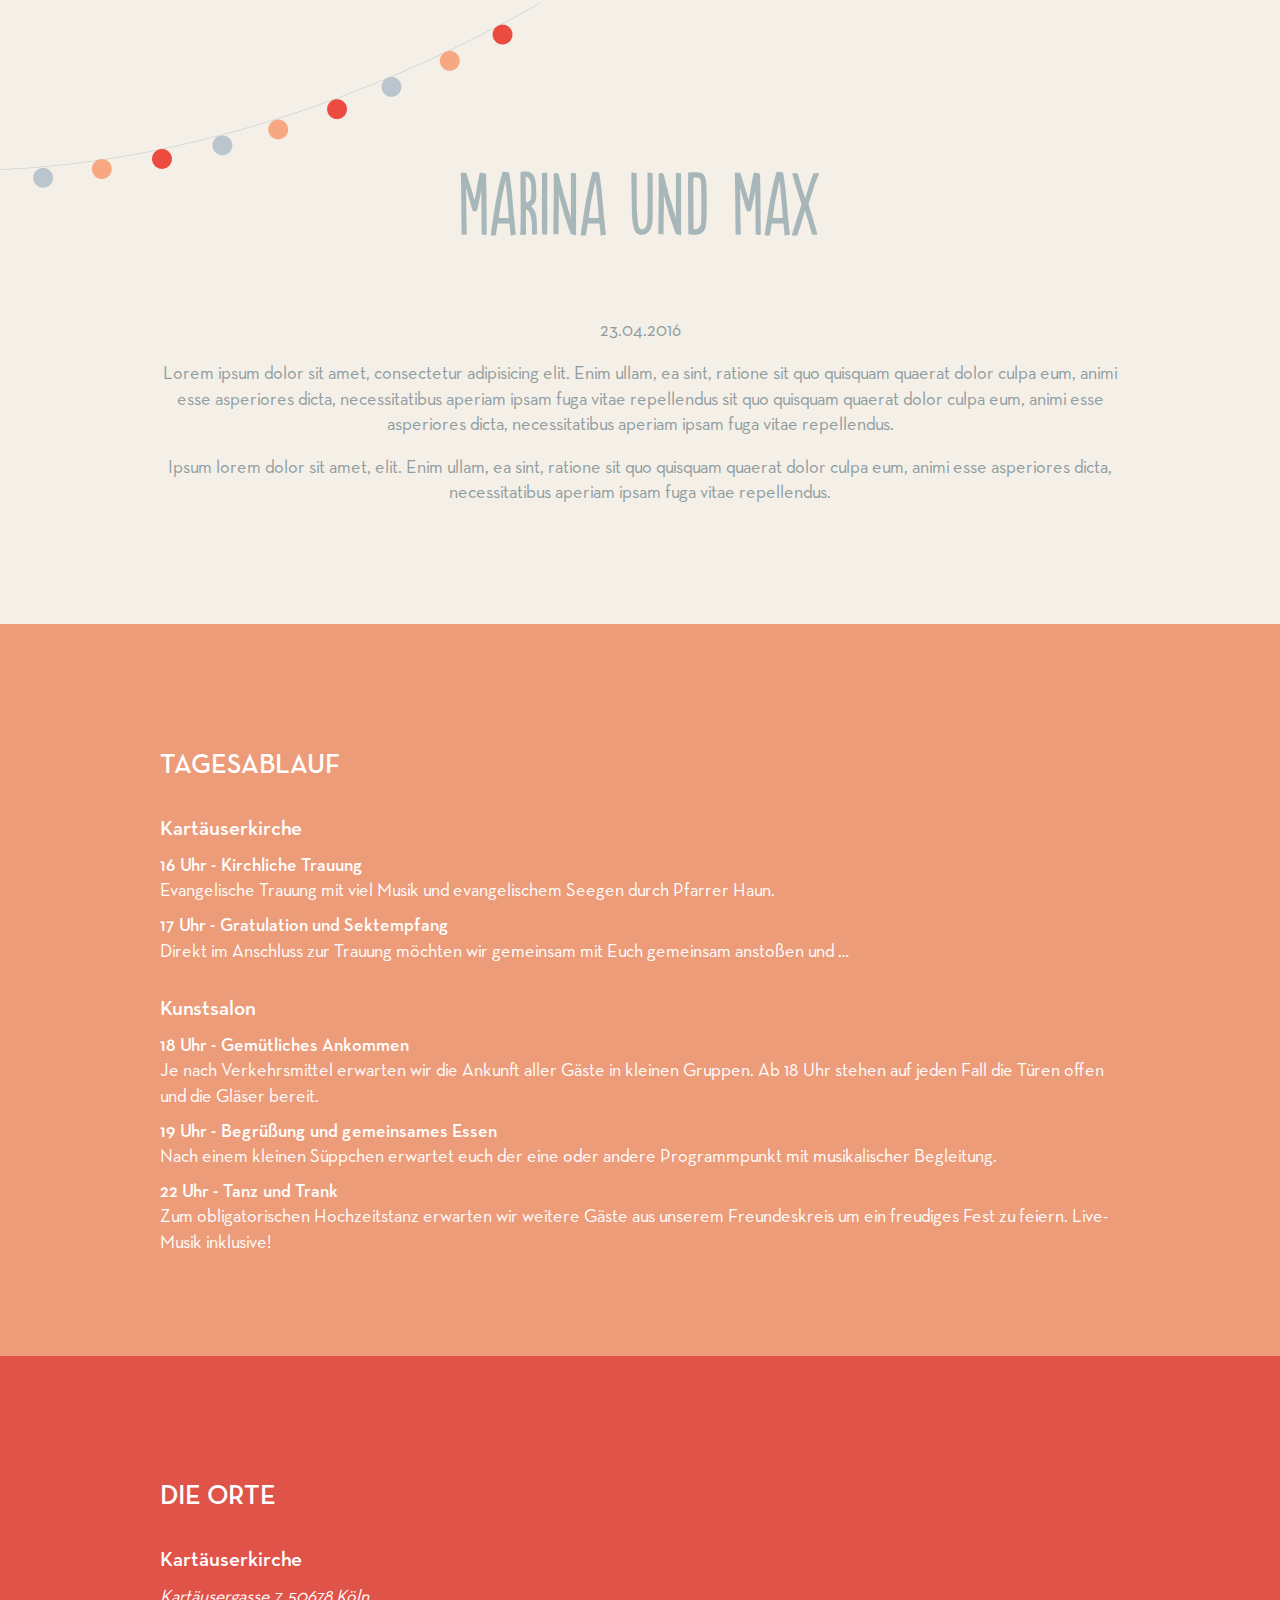
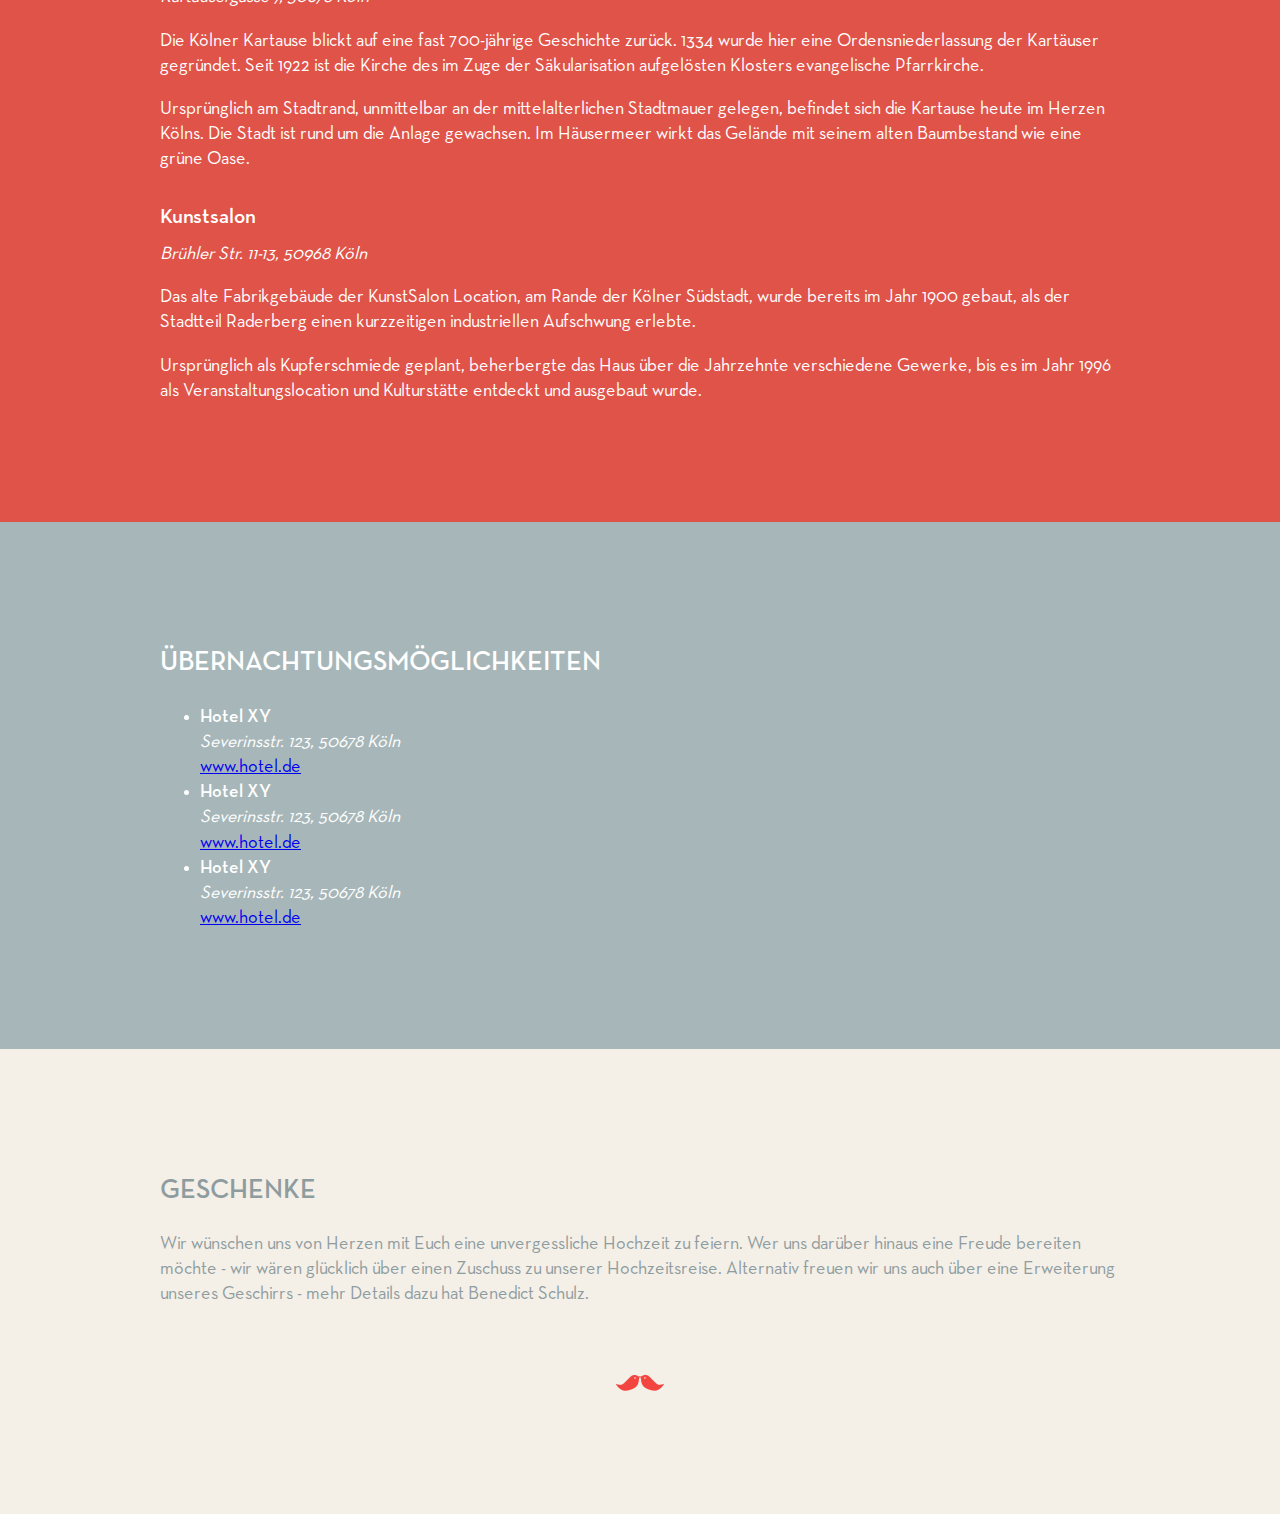
==== index.html @ 0979292e "First draft of website" ====
<!doctype html>
<html lang="de">
  <head>
    <meta charset="utf-8">
    <meta name="robots" content="noindex">
    <meta http-equiv="x-ua-compatible" content="ie=edge">
    <title>Marina und Max</title>
    <meta name="description" content="Webseite zur Hochzeit von Marina und Max">
    <meta name="viewport" content="width=device-width, initial-scale=1">
    <link rel="stylesheet" href="stylesheets/normalize.css">
    <link rel="stylesheet" href="stylesheets/application.css">
    <script src="javascripts/modernizr-2.8.3.min.js"></script>
  </head>
  <body>
    <!--[if lt IE 8]>
        <p class="browserupgrade">You are using an <strong>outdated</strong> browser. Please <a href="http://browsehappy.com/">upgrade your browser</a> to improve your experience.</p>
    <![endif]-->

    <section class="welcome">
      <div class="content">
        <h1>Marina und Max</h1>
        <span>23.04.2016</span>
        <p>
          Lorem ipsum dolor sit amet, consectetur adipisicing elit. Enim ullam, ea sint, ratione
          sit quo quisquam quaerat dolor culpa eum, animi esse asperiores dicta, necessitatibus
          aperiam ipsam fuga vitae repellendus sit quo quisquam quaerat dolor culpa eum, animi
          esse asperiores dicta, necessitatibus aperiam ipsam fuga vitae repellendus.
        </p>
        <p>
          Ipsum lorem dolor sit amet, elit. Enim ullam, ea sint, ratione
          sit quo quisquam quaerat dolor culpa eum, animi esse asperiores dicta, necessitatibus
          aperiam ipsam fuga vitae repellendus.
        </p>
      </div>
    </section>

    <section class="apricot">
      <div class="content">
        <h2>Tagesablauf</h2>
        <h3>Kartäuserkirche</h3>
        <dl>
          <dt>16 Uhr - Kirchliche Trauung</dt>
          <dd>
            Evangelische Trauung mit viel Musik und evangelischem Seegen durch Pfarrer Haun.
          </dd>
          <dt>17 Uhr - Gratulation und Sektempfang</dt>
          <dd>
            Direkt im Anschluss zur Trauung möchten wir gemeinsam mit Euch gemeinsam anstoßen und …
          </dd>
        </dl>
        <h3>Kunstsalon</h3>
        <dl>
          <dt>18 Uhr - Gemütliches Ankommen</dt>
          <dd>
            Je nach Verkehrsmittel erwarten wir die Ankunft aller
            Gäste in kleinen Gruppen. Ab 18 Uhr stehen auf jeden Fall die Türen offen und die
            Gläser bereit.
          </dd>
          <dt>19 Uhr - Begrüßung und gemeinsames Essen</dt>
          <dd>
            Nach einem kleinen Süppchen erwartet euch
            der eine oder andere Programmpunkt mit musikalischer Begleitung.
          </dd>
          <dt>22 Uhr - Tanz und Trank</dt>
          <dd>
            Zum obligatorischen Hochzeitstanz erwarten wir weitere
            Gäste aus unserem Freundeskreis um ein freudiges Fest zu feiern. Live-Musik inklusive!
          </dd>
        </dl>
      </div>
    </section>

    <section class="red">
      <div class="content">
        <h2>Die Orte</h2>
        <h3>Kartäuserkirche</h3>
        <address>Kartäusergasse 7, 50678 Köln</address>
        <p>
          Die Kölner Kartause blickt auf eine fast 700-jährige Geschichte zurück. 1334 wurde hier
          eine Ordensniederlassung der Kartäuser gegründet. Seit 1922 ist die Kirche des im Zuge
          der Säkularisation aufgelösten Klosters evangelische Pfarrkirche.
        </p>
        <p>
          Ursprünglich am Stadtrand, unmittelbar an der mittelalterlichen Stadtmauer gelegen,
          befindet sich die Kartause heute im Herzen Kölns. Die Stadt ist rund um die Anlage
          gewachsen. Im Häusermeer wirkt das Gelände mit seinem alten Baumbestand wie eine grüne Oase.
        </p>

        <h3>Kunstsalon</h3>
        <address>Brühler Str. 11-13, 50968 Köln</address>
        <p>
          Das alte Fabrikgebäude der KunstSalon Location, am Rande der Kölner Südstadt, wurde
          bereits im Jahr 1900 gebaut, als der Stadtteil Raderberg einen kurzzeitigen industriellen
          Aufschwung erlebte.
        </p>
        <p>
          Ursprünglich als Kupferschmiede geplant, beherbergte das Haus über die Jahrzehnte
          verschiedene Gewerke, bis es im Jahr 1996 als Veranstaltungslocation und Kulturstätte
          entdeckt und ausgebaut wurde.
        </p>
      </div>
    </section>

    <section class="grey">
      <div class="content">
        <h2>Übernachtungsmöglichkeiten</h2>
        <ul>
          <li>
            <strong>Hotel XY</strong>
            <address>Severinsstr. 123, 50678 Köln</address>
            <a href="http://www.hotel.de">www.hotel.de</a>
          </li>
          <li>
            <strong>Hotel XY</strong>
            <address>Severinsstr. 123, 50678 Köln</address>
            <a href="http://www.hotel.de">www.hotel.de</a>
          </li>
          <li>
            <strong>Hotel XY</strong>
            <address>Severinsstr. 123, 50678 Köln</address>
            <a href="http://www.hotel.de">www.hotel.de</a>
          </li>
        </ul>
      </div>
    </section>

    <section>
      <div class="content">
        <h2>Geschenke</h2>
        <p>
          Wir wünschen uns von Herzen mit Euch eine unvergessliche Hochzeit zu feiern. Wer uns
          darüber hinaus eine Freude bereiten möchte - wir wären glücklich über einen Zuschuss
          zu unserer Hochzeitsreise. Alternativ freuen wir uns auch über eine Erweiterung unseres
          Geschirrs - mehr Details dazu hat Benedict Schulz.
        </p>
        <div class="text-center">
          <img src="images/voegel.png" alt="Vögel" class="divider">
        </div>
      </div>
    </section>
  </body>
</html>
---- stylesheets/application.css ----
@font-face {
  font-family: "PopulaireLight";
  src: url(../fonts/PopulaireLight.ttf) format("truetype"); }
@font-face {
  font-family: "Neutraface";
  src: url(../fonts/PopulaireLight.ttf) format("truetype"); }
@font-face {
  font-family: "Neutraface";
  src: url("../fonts/NeutraText-Book.ttf") format("truetype");
  font-weight: 400; }
@font-face {
  font-family: "Neutraface";
  src: url("../fonts/NeutraText-Demi.ttf") format("truetype");
  font-weight: 500; }
* {
  box-sizing: border-box; }

html {
  font-size: 62.5%; }

body {
  position: relative;
  -webkit-font-smoothing: antialiased;
  font-family: "Neutraface", sans-serif;
  line-height: 1.4;
  font-size: 18px;
  font-size: 1.8rem;
  font-weight: 400;
  color: #8E9C9F;
  background-color: #f4efe7; }

h1 {
  font-family: "PopulaireLight";
  font-size: 8rem;
  color: #A7B7B9;
  letter-spacing: 3px; }

h2 {
  font-family: "Neutraface", sans-serif;
  font-weight: 500;
  text-transform: uppercase; }

h3 {
  font-family: "Neutraface", sans-serif;
  font-weight: 500;
  margin-top: 3rem;
  margin-bottom: 1rem; }

section {
  padding: 10rem 3rem; }
  section.red {
    background-color: #DF5349;
    color: white; }
  section.apricot {
    background-color: #ED9C7A;
    color: white; }
  section.grey {
    background-color: #A7B7B9;
    color: white; }

dl {
  margin: 0; }

dt {
  margin-top: 1rem;
  font-weight: 500; }

dd {
  margin: 0; }

.content {
  margin: 0 auto;
  max-width: 960px; }

.welcome {
  text-align: center;
  background: url("../images/kugeln-links.png") no-repeat; }

.text-center {
  text-align: center; }

.divider {
  display: inline-block;
  margin: 3rem 0 0;
  width: 50px; }

/*# sourceMappingURL=application.css.map */
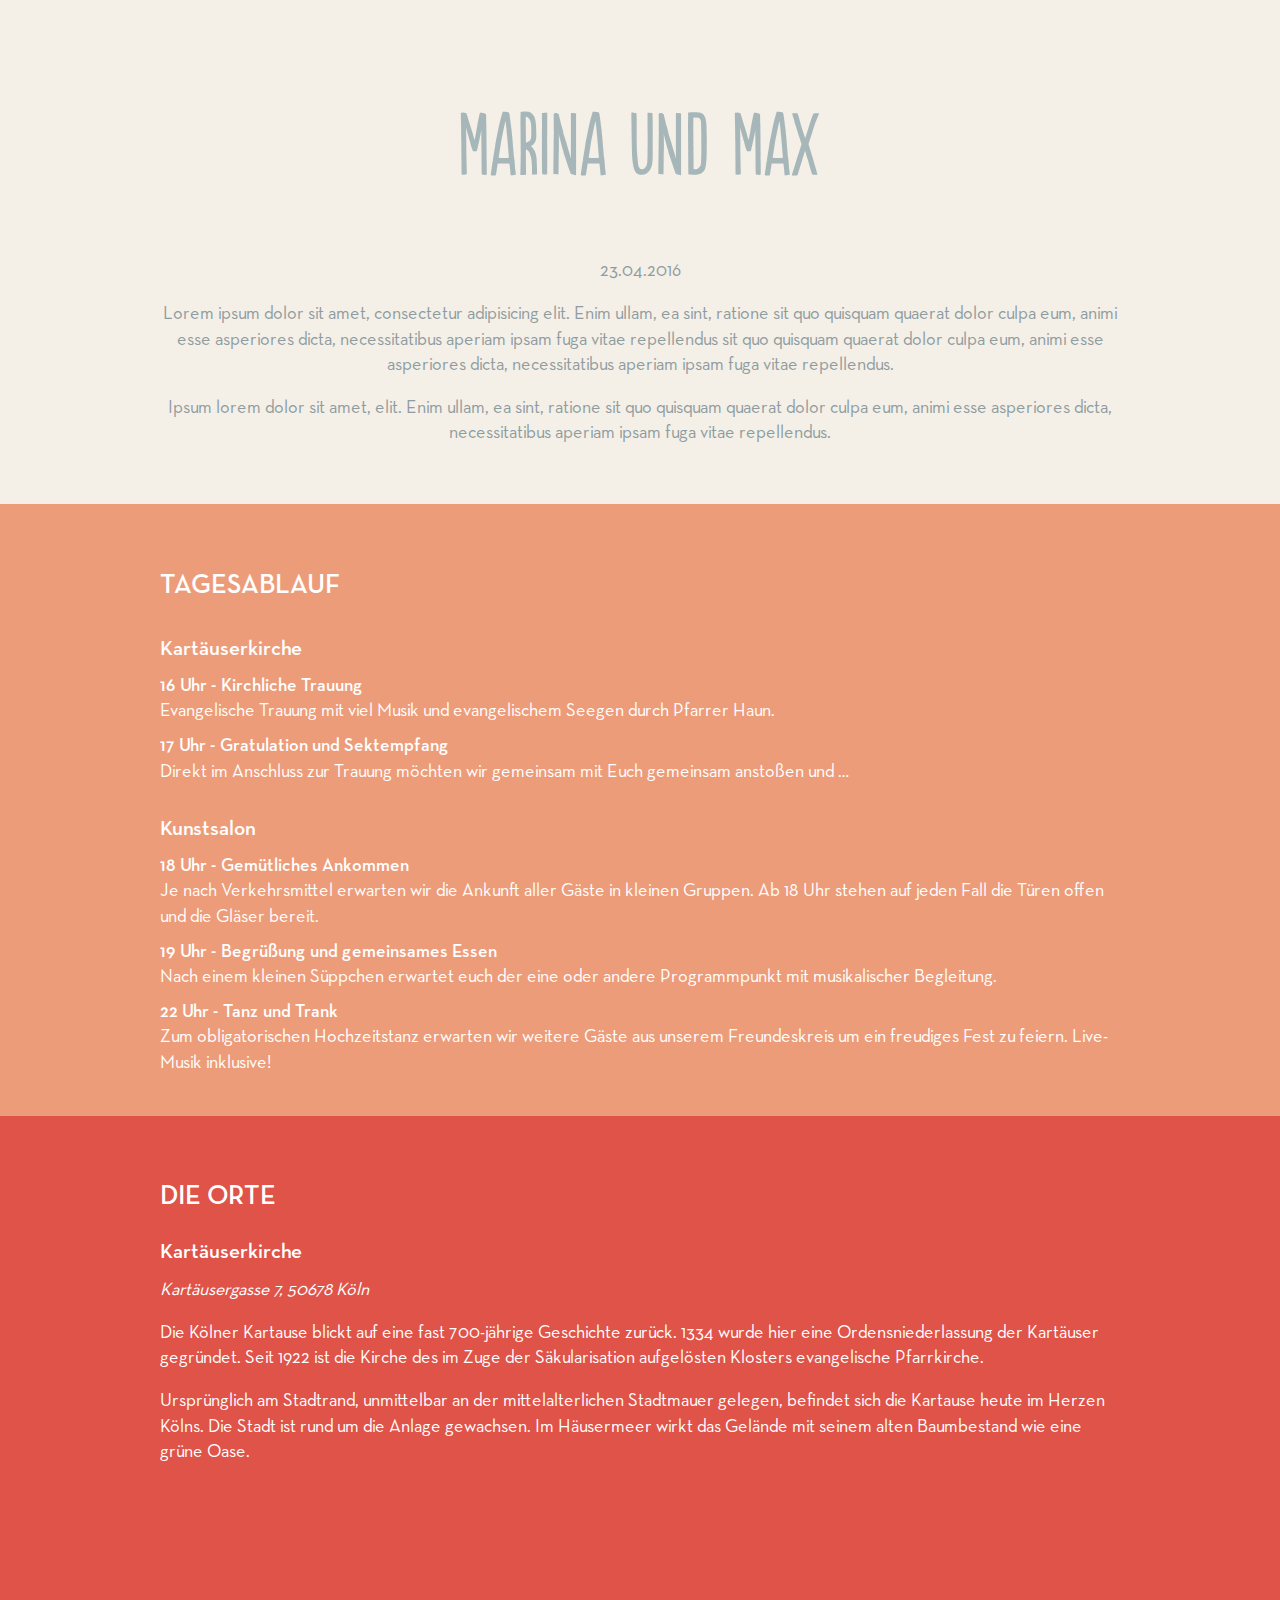
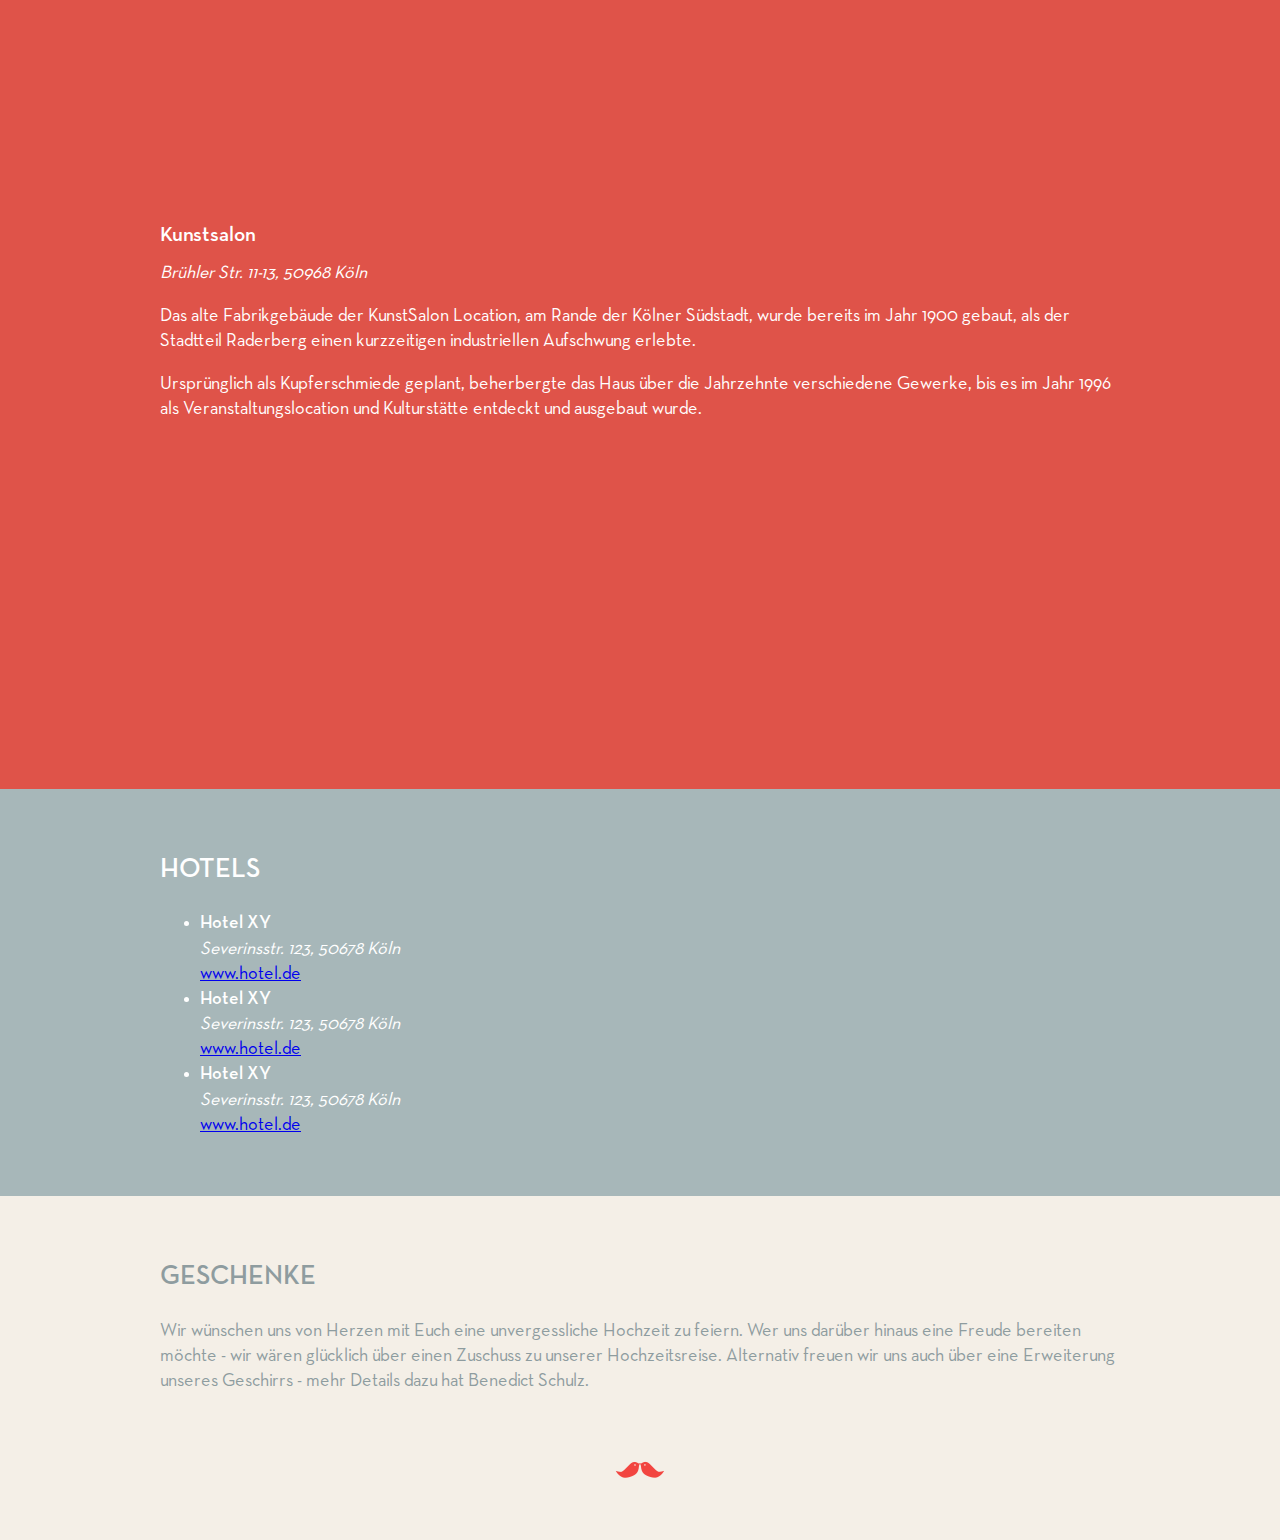
==== commit 57986f41: "Optimisations for mobile devices" ====
--- a/index.html
+++ b/index.html
@@ -7,6 +7,11 @@
     <title>Marina und Max</title>
     <meta name="description" content="Webseite zur Hochzeit von Marina und Max">
     <meta name="viewport" content="width=device-width, initial-scale=1">
+    <meta http-equiv="cache-control" content="max-age=0" />
+    <meta http-equiv="cache-control" content="no-cache" />
+    <meta http-equiv="expires" content="0" />
+    <meta http-equiv="expires" content="Tue, 01 Jan 1980 1:00:00 GMT" />
+    <meta http-equiv="pragma" content="no-cache" />
     <link rel="stylesheet" href="stylesheets/normalize.css">
     <link rel="stylesheet" href="stylesheets/application.css">
     <script src="javascripts/modernizr-2.8.3.min.js"></script>
@@ -73,37 +78,51 @@
     <section class="red">
       <div class="content">
         <h2>Die Orte</h2>
-        <h3>Kartäuserkirche</h3>
-        <address>Kartäusergasse 7, 50678 Köln</address>
-        <p>
-          Die Kölner Kartause blickt auf eine fast 700-jährige Geschichte zurück. 1334 wurde hier
-          eine Ordensniederlassung der Kartäuser gegründet. Seit 1922 ist die Kirche des im Zuge
-          der Säkularisation aufgelösten Klosters evangelische Pfarrkirche.
-        </p>
-        <p>
-          Ursprünglich am Stadtrand, unmittelbar an der mittelalterlichen Stadtmauer gelegen,
-          befindet sich die Kartause heute im Herzen Kölns. Die Stadt ist rund um die Anlage
-          gewachsen. Im Häusermeer wirkt das Gelände mit seinem alten Baumbestand wie eine grüne Oase.
-        </p>
-
-        <h3>Kunstsalon</h3>
-        <address>Brühler Str. 11-13, 50968 Köln</address>
-        <p>
-          Das alte Fabrikgebäude der KunstSalon Location, am Rande der Kölner Südstadt, wurde
-          bereits im Jahr 1900 gebaut, als der Stadtteil Raderberg einen kurzzeitigen industriellen
-          Aufschwung erlebte.
-        </p>
-        <p>
-          Ursprünglich als Kupferschmiede geplant, beherbergte das Haus über die Jahrzehnte
-          verschiedene Gewerke, bis es im Jahr 1996 als Veranstaltungslocation und Kulturstätte
-          entdeckt und ausgebaut wurde.
-        </p>
+        <div class="columns">
+          <div class="left">
+            <h3>Kartäuserkirche</h3>
+            <address>Kartäusergasse 7, 50678 Köln</address>
+            <p>
+              Die Kölner Kartause blickt auf eine fast 700-jährige Geschichte zurück. 1334 wurde hier
+              eine Ordensniederlassung der Kartäuser gegründet. Seit 1922 ist die Kirche des im Zuge
+              der Säkularisation aufgelösten Klosters evangelische Pfarrkirche.
+            </p>
+            <p>
+              Ursprünglich am Stadtrand, unmittelbar an der mittelalterlichen Stadtmauer gelegen,
+              befindet sich die Kartause heute im Herzen Kölns. Die Stadt ist rund um die Anlage
+              gewachsen. Im Häusermeer wirkt das Gelände mit seinem alten Baumbestand wie eine grüne Oase.
+            </p>
+          </div>
+          <div class="right">
+            <iframe class="map" src="https://www.google.com/maps/embed/v1/place?q=Kartäuserkirche,%20Köln,%20Deutschland&zoom=14&key=AIzaSyB126qb5lX__C2bEN1WnmKBxbXinkvOVk0"></iframe>
+          </div>
+        </div>
+        <div class="spacer"></div>
+        <div class="columns">
+          <div class="left">
+            <h3>Kunstsalon</h3>
+            <address>Brühler Str. 11-13, 50968 Köln</address>
+            <p>
+              Das alte Fabrikgebäude der KunstSalon Location, am Rande der Kölner Südstadt, wurde
+              bereits im Jahr 1900 gebaut, als der Stadtteil Raderberg einen kurzzeitigen industriellen
+              Aufschwung erlebte.
+            </p>
+            <p>
+              Ursprünglich als Kupferschmiede geplant, beherbergte das Haus über die Jahrzehnte
+              verschiedene Gewerke, bis es im Jahr 1996 als Veranstaltungslocation und Kulturstätte
+              entdeckt und ausgebaut wurde.
+            </p>
+          </div>
+          <div class="right">
+            <iframe class="map" src="https://www.google.com/maps/embed/v1/place?q=Kunstsalon,%20Köln,%20Deutschland&zoom=14&key=AIzaSyB126qb5lX__C2bEN1WnmKBxbXinkvOVk0"></iframe>
+          </div>
+        </div>
       </div>
     </section>
 
     <section class="grey">
       <div class="content">
-        <h2>Übernachtungsmöglichkeiten</h2>
+        <h2>Hotels</h2>
         <ul>
           <li>
             <strong>Hotel XY</strong>
--- a/stylesheets/application.css
+++ b/stylesheets/application.css
@@ -45,9 +45,14 @@
   font-weight: 500;
   margin-top: 3rem;
   margin-bottom: 1rem; }
+  h3:first-child {
+    margin-top: 0; }
 
 section {
-  padding: 10rem 3rem; }
+  padding: 4rem 2rem; }
+  @media only screen and (min-width: 481px) and (max-width: 1023px) {
+    section {
+      padding: 10rem 3rem; } }
   section.red {
     background-color: #DF5349;
     color: white; }
@@ -72,12 +77,38 @@
   margin: 0 auto;
   max-width: 960px; }
 
+@media only screen and (min-width: 481px) and (max-width: 1023px) {
+  .columns {
+    display: flex; } }
+
+.left {
+  flex-basis: 50%; }
+
+.right {
+  flex-basis: 50%; }
+  @media only screen and (min-width: 481px) and (max-width: 1023px) {
+    .right {
+      padding-left: 3rem; } }
+
+.map {
+  border: none;
+  width: 100%;
+  height: 300px; }
+
 .welcome {
-  text-align: center;
-  background: url("../images/kugeln-links.png") no-repeat; }
+  text-align: center; }
+  @media only screen and (max-width: 480px) {
+    .welcome {
+      background: url("../images/kugeln-mitte.png") no-repeat; } }
+  @media only screen and (min-width: 481px) and (max-width: 1023px) {
+    .welcome {
+      background: url("../images/kugeln-links.png") no-repeat; } }
 
 .text-center {
   text-align: center; }
+
+.spacer {
+  height: 3rem; }
 
 .divider {
   display: inline-block;
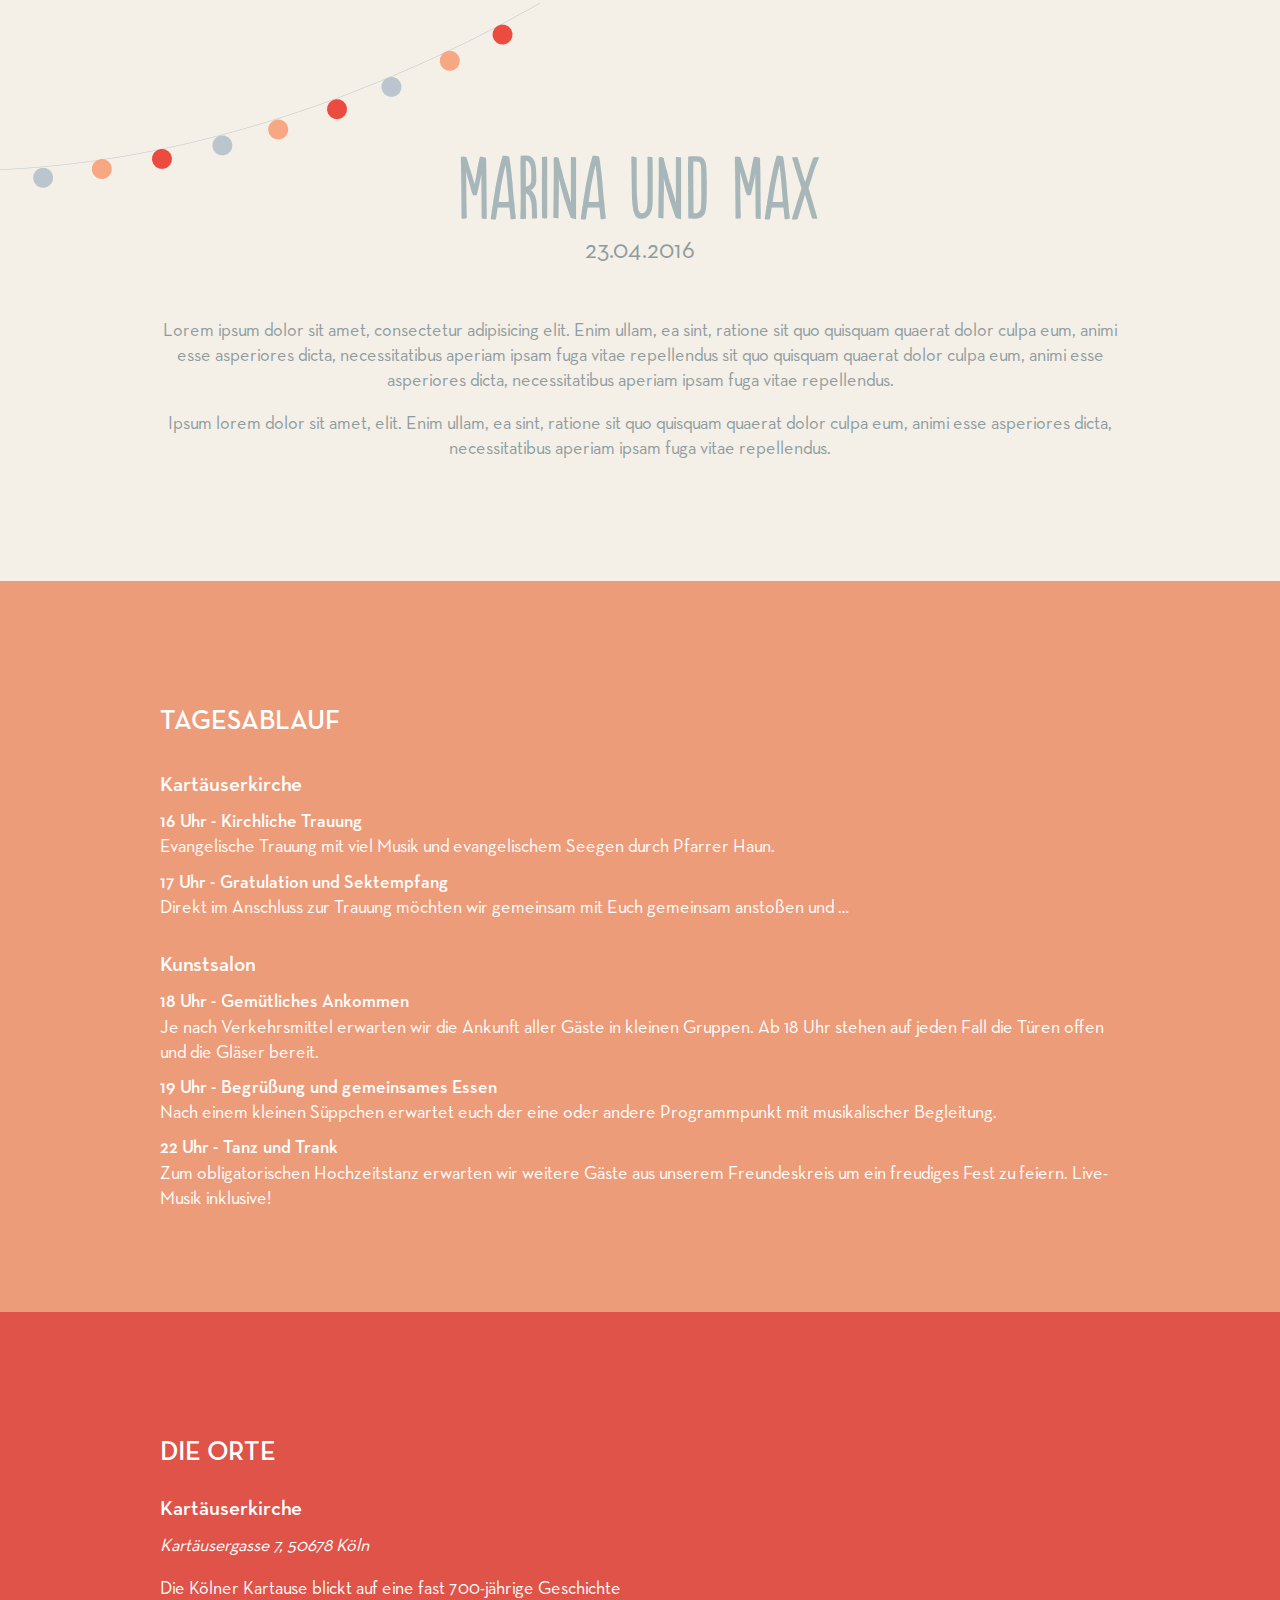
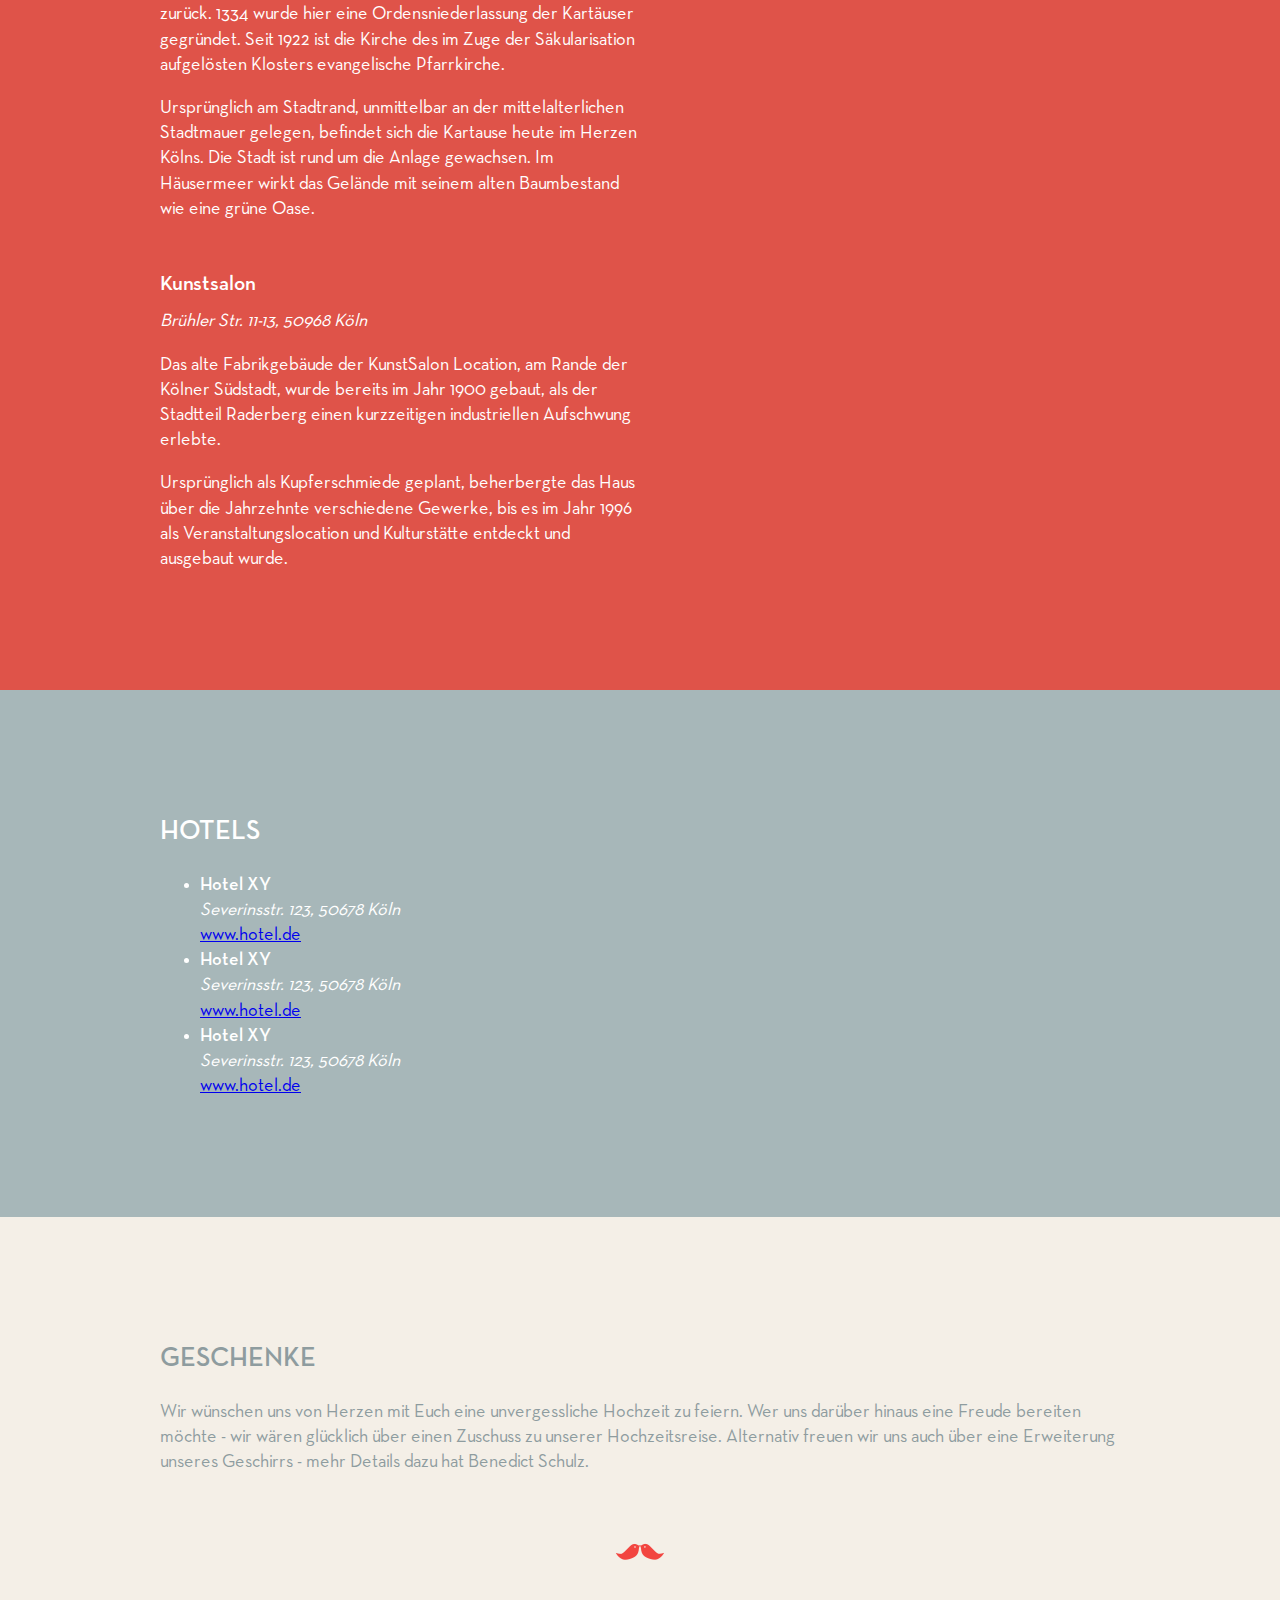
==== commit 913d9b50: "Fix a few desktop issues und adjust spacing in header" ====
--- a/index.html
+++ b/index.html
@@ -24,7 +24,8 @@
     <section class="welcome">
       <div class="content">
         <h1>Marina und Max</h1>
-        <span>23.04.2016</span>
+        <div class="wedding-date">23.04.2016</div>
+
         <p>
           Lorem ipsum dolor sit amet, consectetur adipisicing elit. Enim ullam, ea sint, ratione
           sit quo quisquam quaerat dolor culpa eum, animi esse asperiores dicta, necessitatibus
--- a/stylesheets/application.css
+++ b/stylesheets/application.css
@@ -33,7 +33,9 @@
   font-family: "PopulaireLight";
   font-size: 8rem;
   color: #A7B7B9;
-  letter-spacing: 3px; }
+  letter-spacing: 3px;
+  line-height: 1;
+  margin-bottom: 0; }
 
 h2 {
   font-family: "Neutraface", sans-serif;
@@ -50,7 +52,7 @@
 
 section {
   padding: 4rem 2rem; }
-  @media only screen and (min-width: 481px) and (max-width: 1023px) {
+  @media only screen and (min-width: 481px) {
     section {
       padding: 10rem 3rem; } }
   section.red {
@@ -73,11 +75,15 @@
 dd {
   margin: 0; }
 
+.wedding-date {
+  margin-bottom: 5rem;
+  font-size: 2.5rem; }
+
 .content {
   margin: 0 auto;
   max-width: 960px; }
 
-@media only screen and (min-width: 481px) and (max-width: 1023px) {
+@media only screen and (min-width: 481px) {
   .columns {
     display: flex; } }
 
@@ -86,7 +92,7 @@
 
 .right {
   flex-basis: 50%; }
-  @media only screen and (min-width: 481px) and (max-width: 1023px) {
+  @media only screen and (min-width: 481px) {
     .right {
       padding-left: 3rem; } }
 
@@ -96,11 +102,12 @@
   height: 300px; }
 
 .welcome {
-  text-align: center; }
+  text-align: center;
+  background: url("../images/kugeln-links.png") no-repeat; }
   @media only screen and (max-width: 480px) {
     .welcome {
       background: url("../images/kugeln-mitte.png") no-repeat; } }
-  @media only screen and (min-width: 481px) and (max-width: 1023px) {
+  @media only screen and (min-width: 481px) {
     .welcome {
       background: url("../images/kugeln-links.png") no-repeat; } }
 
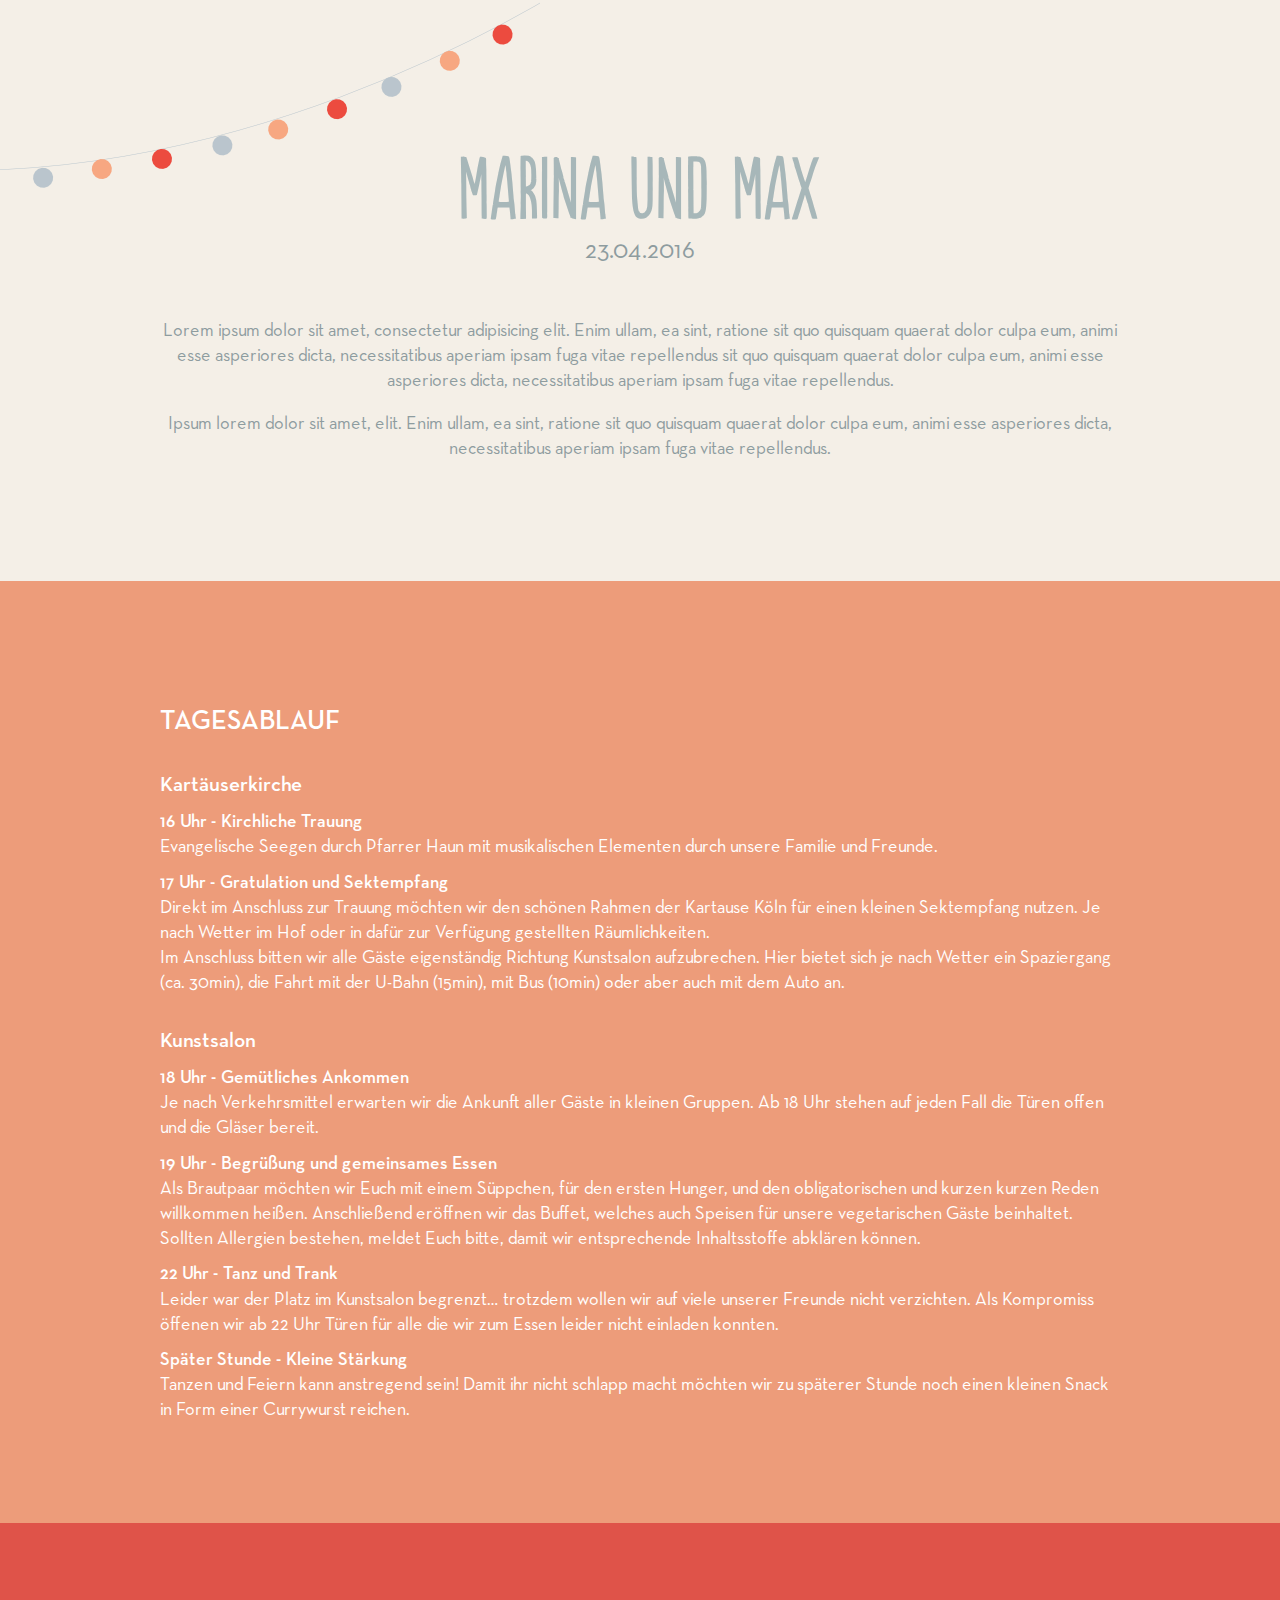
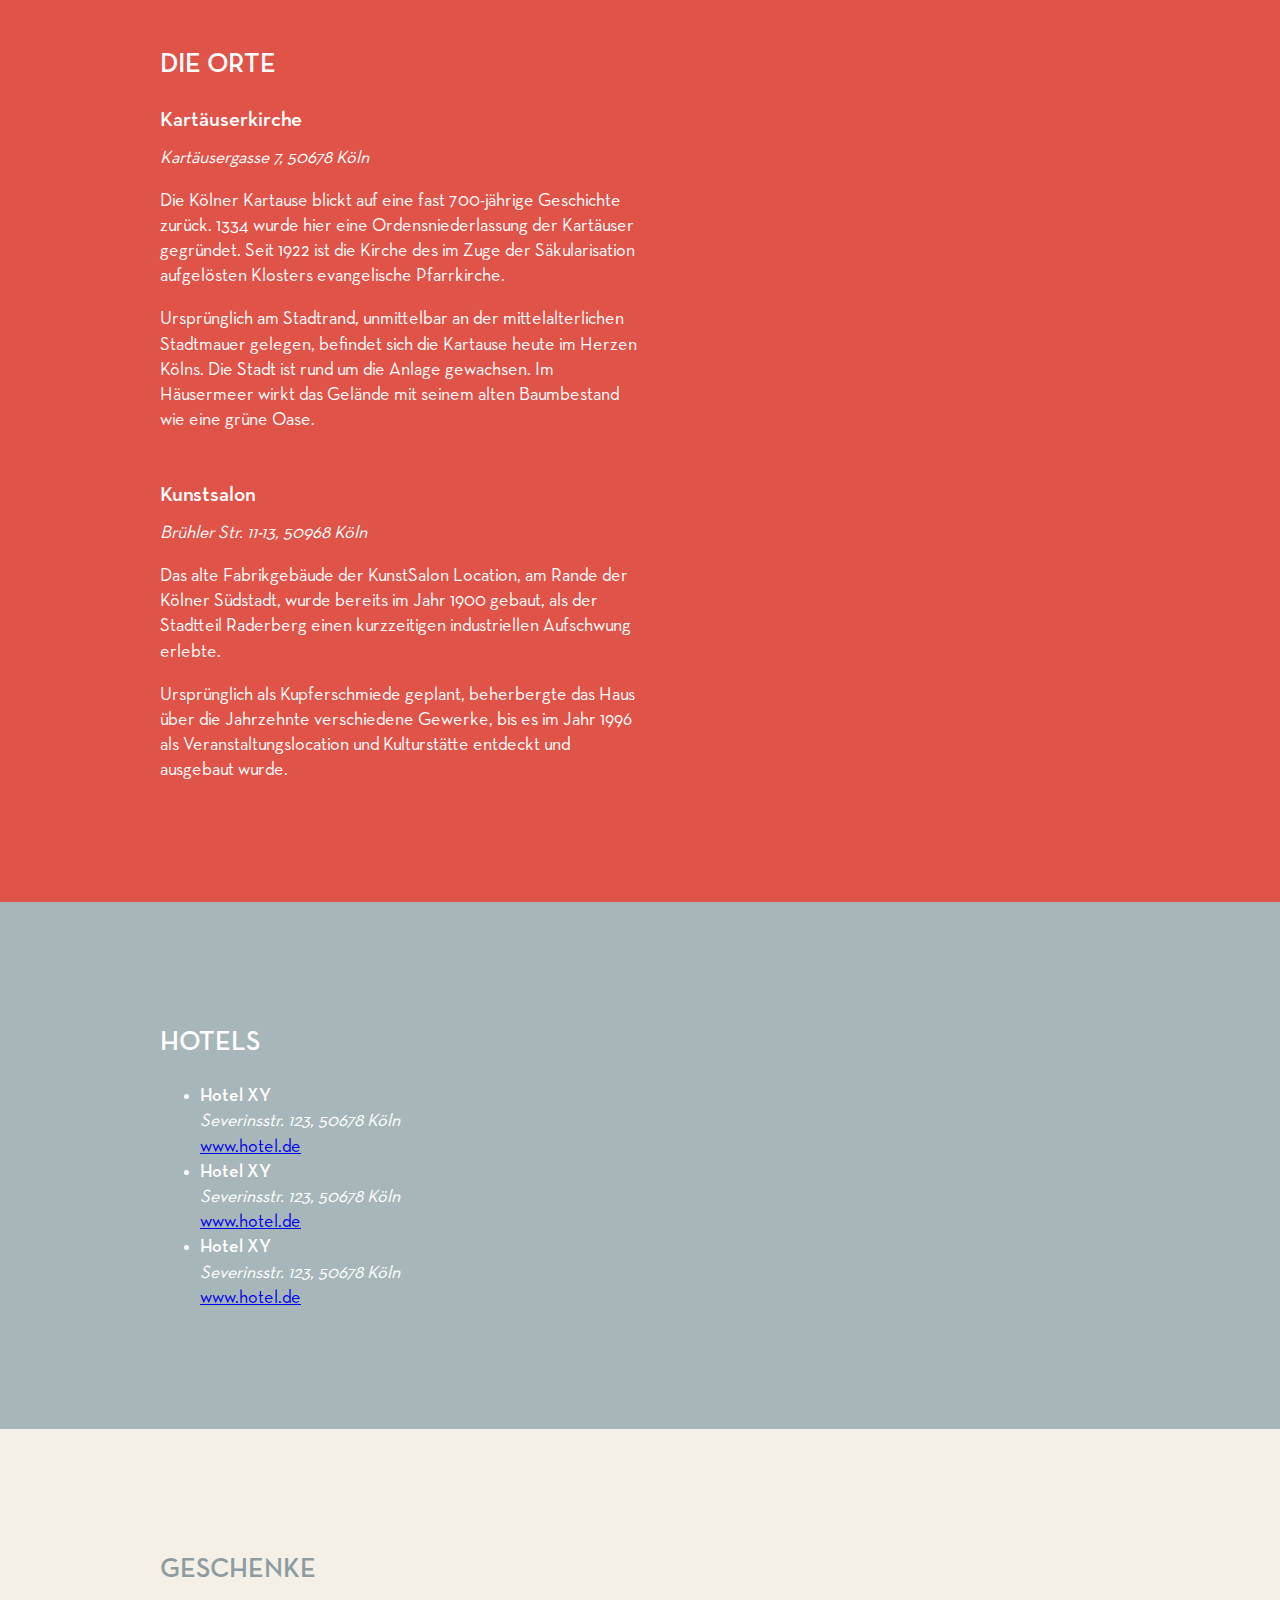
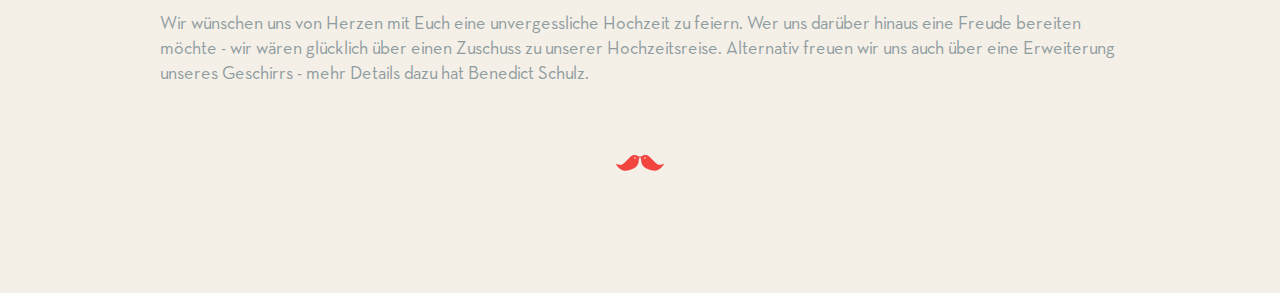
==== commit d2d9c808: "Ergänzungen zum Ablauf" ====
--- a/index.html
+++ b/index.html
@@ -47,30 +47,42 @@
         <dl>
           <dt>16 Uhr - Kirchliche Trauung</dt>
           <dd>
-            Evangelische Trauung mit viel Musik und evangelischem Seegen durch Pfarrer Haun.
+            Evangelische Seegen durch Pfarrer Haun mit musikalischen Elementen durch unsere Familie und Freunde.
           </dd>
           <dt>17 Uhr - Gratulation und Sektempfang</dt>
           <dd>
-            Direkt im Anschluss zur Trauung möchten wir gemeinsam mit Euch gemeinsam anstoßen und …
+            Direkt im Anschluss zur Trauung möchten wir den schönen Rahmen der Kartause Köln für
+            einen kleinen Sektempfang nutzen. Je nach Wetter im Hof oder in dafür zur Verfügung
+            gestellten Räumlichkeiten. <br>
+            Im Anschluss bitten wir alle Gäste eigenständig Richtung Kunstsalon aufzubrechen. Hier
+            bietet sich je nach Wetter ein Spaziergang (ca. 30min), die Fahrt mit der U-Bahn (15min),
+            mit Bus (10min) oder aber auch mit dem Auto an.
           </dd>
         </dl>
         <h3>Kunstsalon</h3>
         <dl>
           <dt>18 Uhr - Gemütliches Ankommen</dt>
           <dd>
-            Je nach Verkehrsmittel erwarten wir die Ankunft aller
-            Gäste in kleinen Gruppen. Ab 18 Uhr stehen auf jeden Fall die Türen offen und die
-            Gläser bereit.
+            Je nach Verkehrsmittel erwarten wir die Ankunft aller Gäste in kleinen Gruppen. Ab 18 Uhr
+            stehen auf jeden Fall die Türen offen und die Gläser bereit.
           </dd>
           <dt>19 Uhr - Begrüßung und gemeinsames Essen</dt>
           <dd>
-            Nach einem kleinen Süppchen erwartet euch
-            der eine oder andere Programmpunkt mit musikalischer Begleitung.
+            Als Brautpaar möchten wir Euch mit einem Süppchen, für den ersten Hunger, und den
+            obligatorischen und kurzen kurzen Reden willkommen heißen. Anschließend eröffnen wir das
+            Buffet, welches auch Speisen für unsere vegetarischen Gäste beinhaltet. Sollten Allergien
+            bestehen, meldet Euch bitte, damit wir entsprechende Inhaltsstoffe abklären können.
           </dd>
           <dt>22 Uhr - Tanz und Trank</dt>
           <dd>
-            Zum obligatorischen Hochzeitstanz erwarten wir weitere
-            Gäste aus unserem Freundeskreis um ein freudiges Fest zu feiern. Live-Musik inklusive!
+            Leider war der Platz im Kunstsalon begrenzt… trotzdem wollen wir auf viele unserer
+            Freunde nicht verzichten. Als Kompromiss öffenen wir ab 22 Uhr Türen für alle die wir
+            zum Essen leider nicht einladen konnten.
+          </dd>
+          <dt>Später Stunde - Kleine Stärkung</dt>
+          <dd>
+            Tanzen und Feiern kann anstregend sein! Damit ihr nicht schlapp macht möchten wir zu
+            späterer Stunde noch einen kleinen Snack in Form einer Currywurst reichen.
           </dd>
         </dl>
       </div>
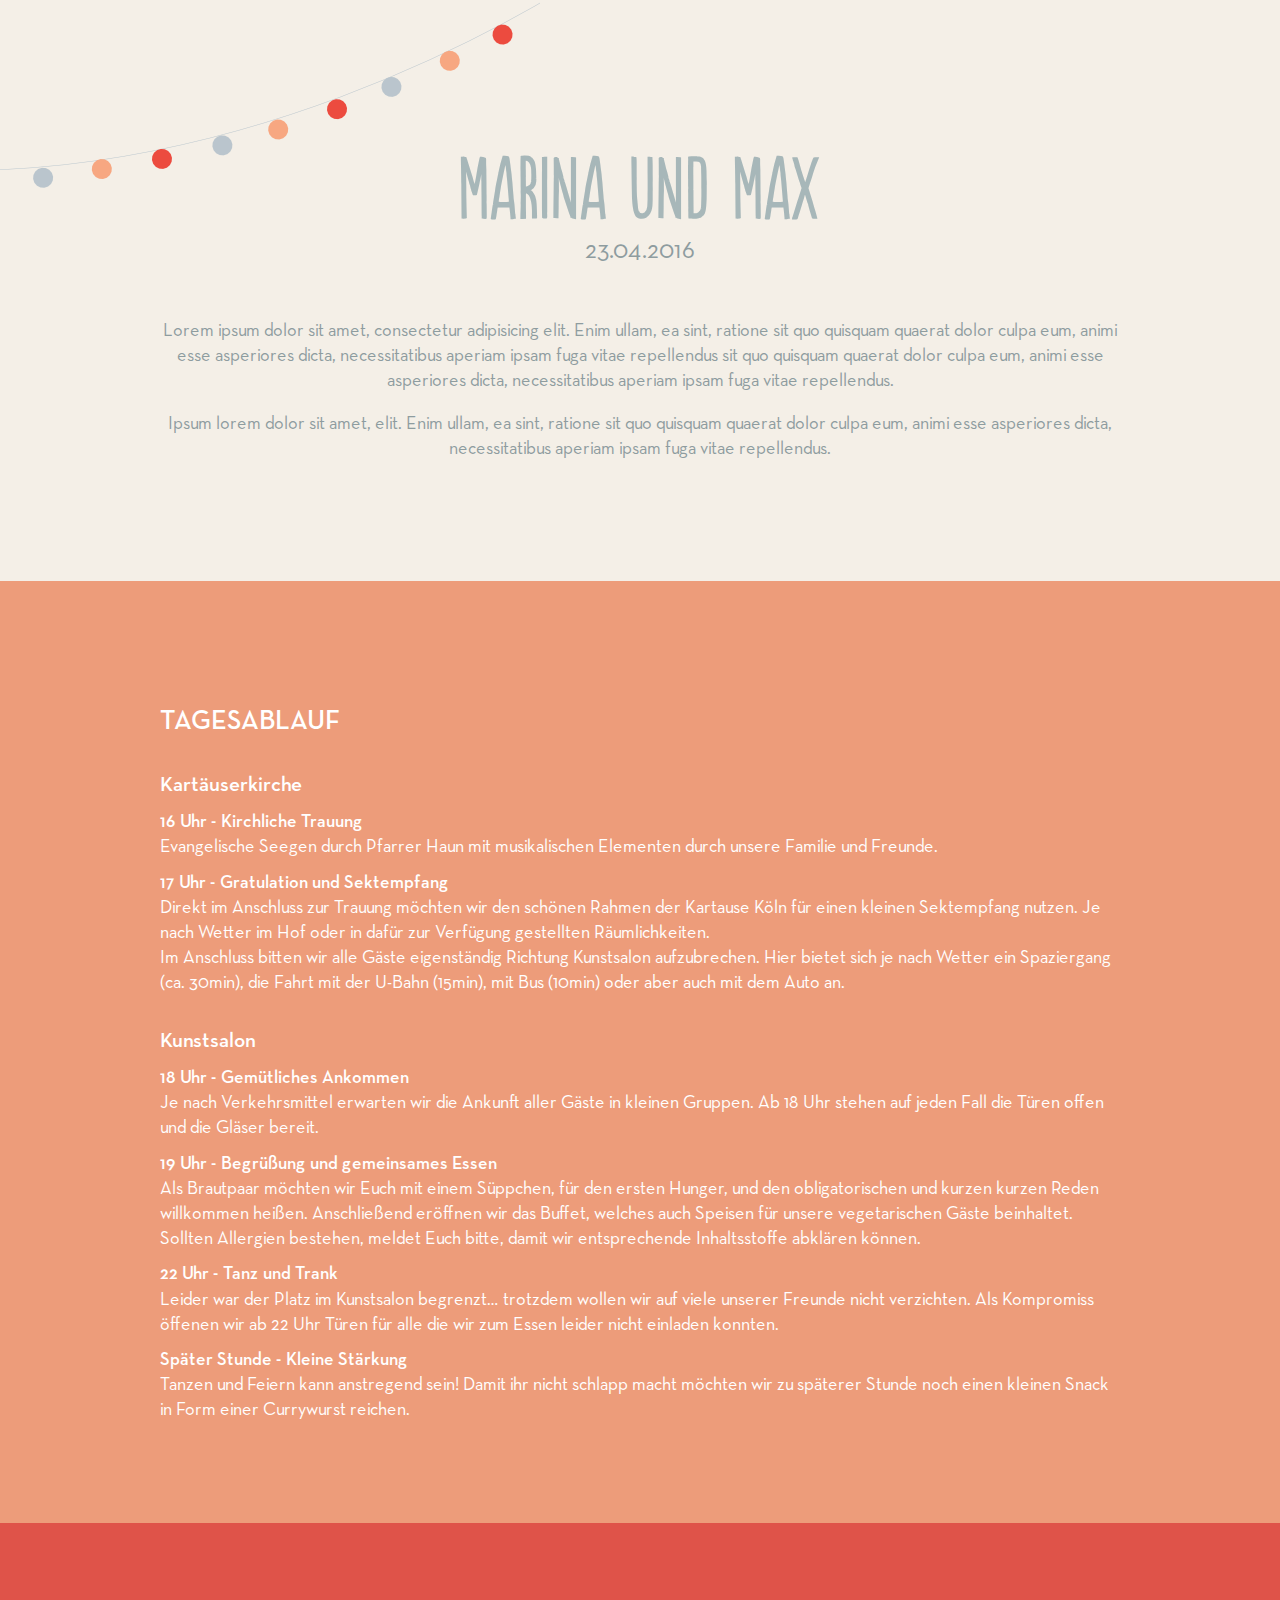
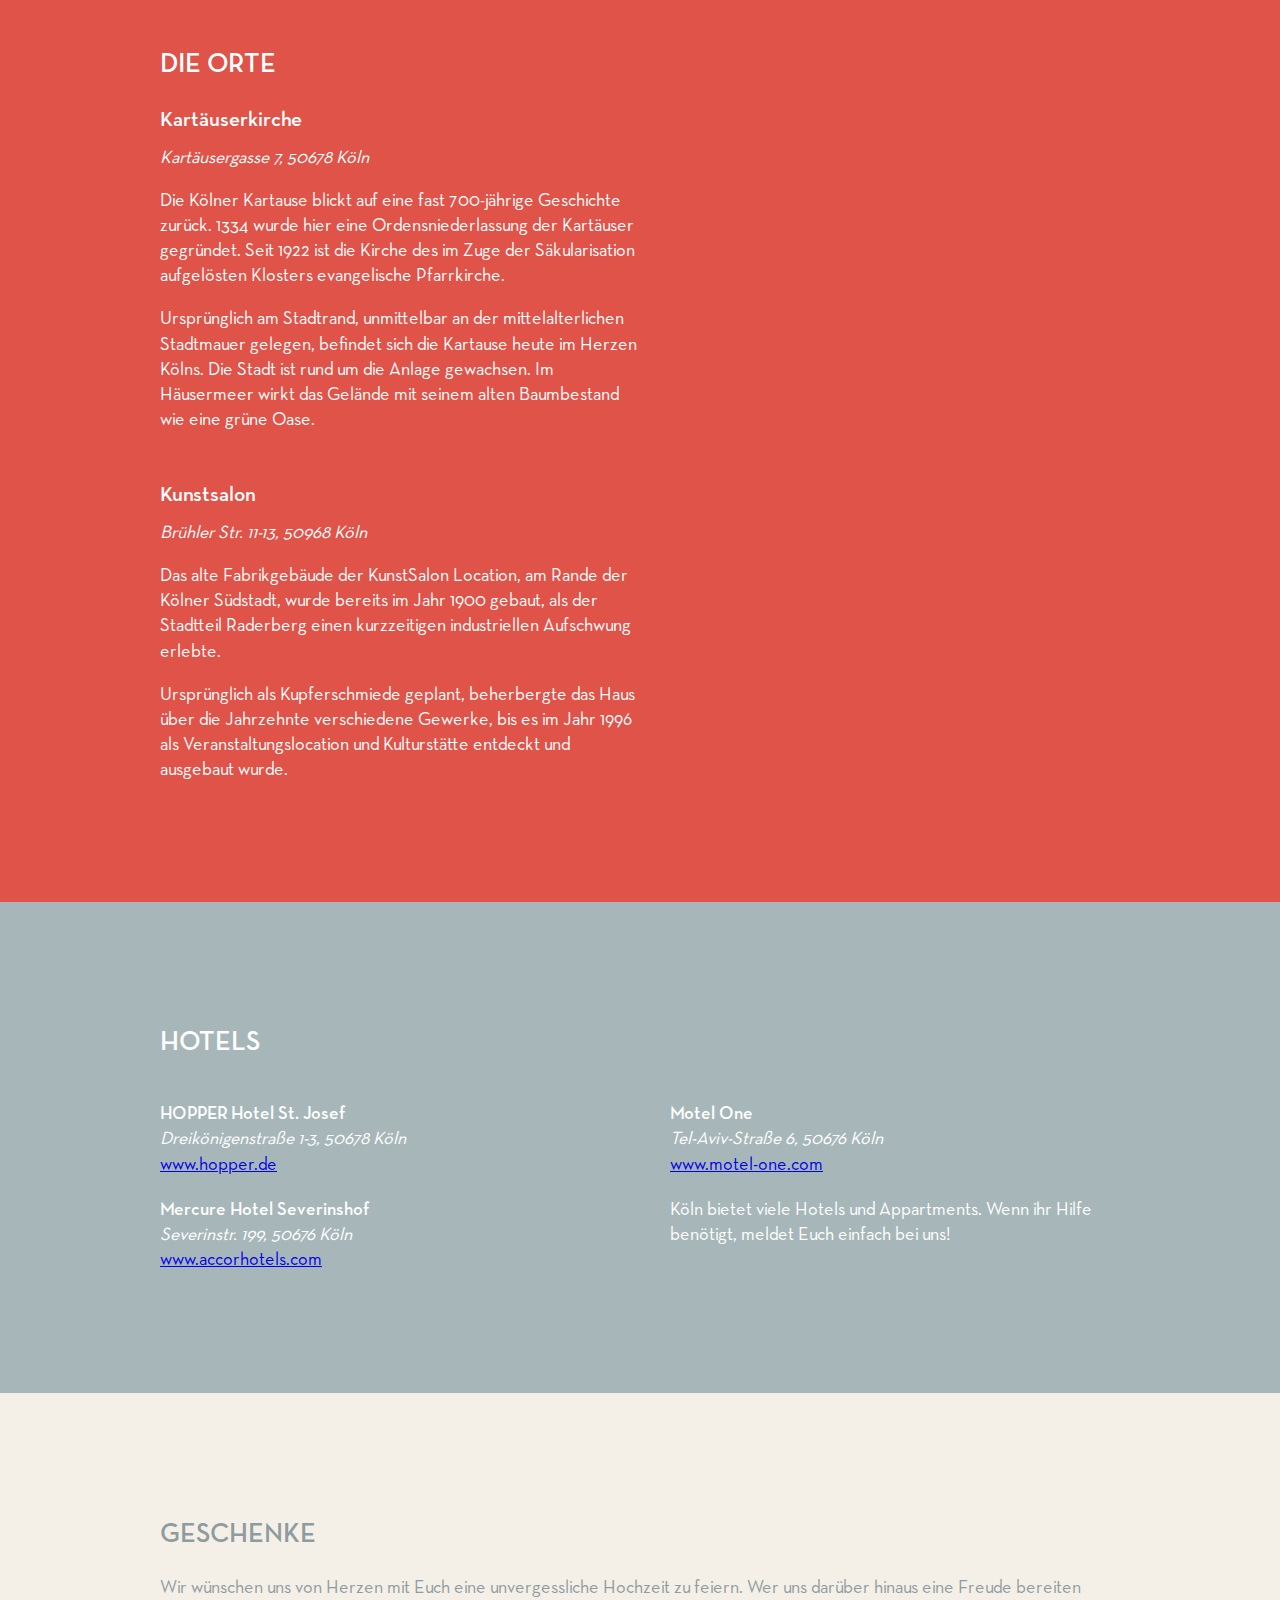
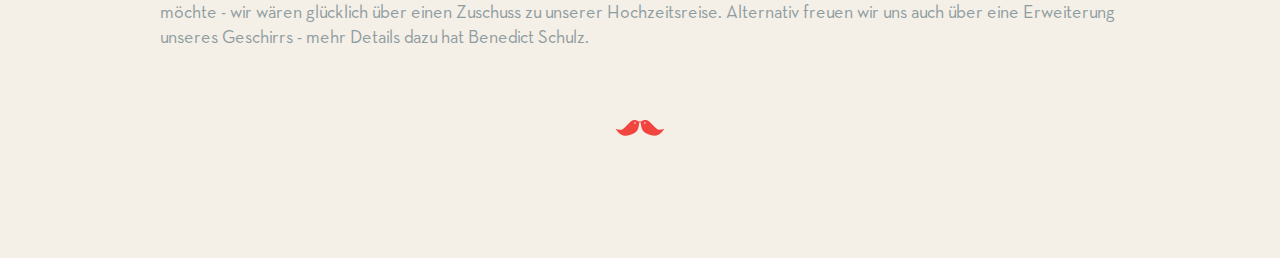
==== commit 8887155f: "Add some real hotels" ====
--- a/index.html
+++ b/index.html
@@ -136,23 +136,34 @@
     <section class="grey">
       <div class="content">
         <h2>Hotels</h2>
-        <ul>
-          <li>
-            <strong>Hotel XY</strong>
-            <address>Severinsstr. 123, 50678 Köln</address>
-            <a href="http://www.hotel.de">www.hotel.de</a>
-          </li>
-          <li>
-            <strong>Hotel XY</strong>
-            <address>Severinsstr. 123, 50678 Köln</address>
-            <a href="http://www.hotel.de">www.hotel.de</a>
-          </li>
-          <li>
-            <strong>Hotel XY</strong>
-            <address>Severinsstr. 123, 50678 Köln</address>
-            <a href="http://www.hotel.de">www.hotel.de</a>
-          </li>
-        </ul>
+        <div class="columns">
+          <div class="left">
+            <ul class="hotels">
+              <li>
+                <strong>HOPPER Hotel St. Josef</strong>
+                <address>Dreikönigenstraße 1-3, 50678 Köln</address>
+                <a href="http://www.hopper.de/16-0-Design-Hotel-Suedstadt-Rhein-Hafen-Koeln.html">www.hopper.de</a>
+              </li>
+              <li>
+                <strong>Mercure Hotel Severinshof</strong>
+                <address>Severinstr. 199, 50676 Köln</address>
+                <a href="http://www.accorhotels.com/gb/hotel-1206-mercure-hotel-severinshof-koeln-city/index.shtml">www.accorhotels.com</a>
+              </li>
+            </ul>
+          </div>
+          <div class="right">
+            <ul class="hotels">
+              <li>
+                <strong>Motel One</strong>
+                <address>Tel-Aviv-Straße 6, 50676 Köln</address>
+                <a href="http://www.motel-one.com/de/hotels/koeln/koeln-waidmarkt/">www.motel-one.com</a>
+              </li>
+              <li>
+                Köln bietet viele Hotels und Appartments. Wenn ihr Hilfe benötigt, meldet Euch einfach bei uns!
+              </li>
+            </ul>
+          </div>
+        </div>
       </div>
     </section>
 
--- a/stylesheets/application.css
+++ b/stylesheets/application.css
@@ -111,6 +111,12 @@
     .welcome {
       background: url("../images/kugeln-links.png") no-repeat; } }
 
+.hotels {
+  padding: 0;
+  list-style: none; }
+  .hotels li {
+    margin-bottom: 2rem; }
+
 .text-center {
   text-align: center; }
 
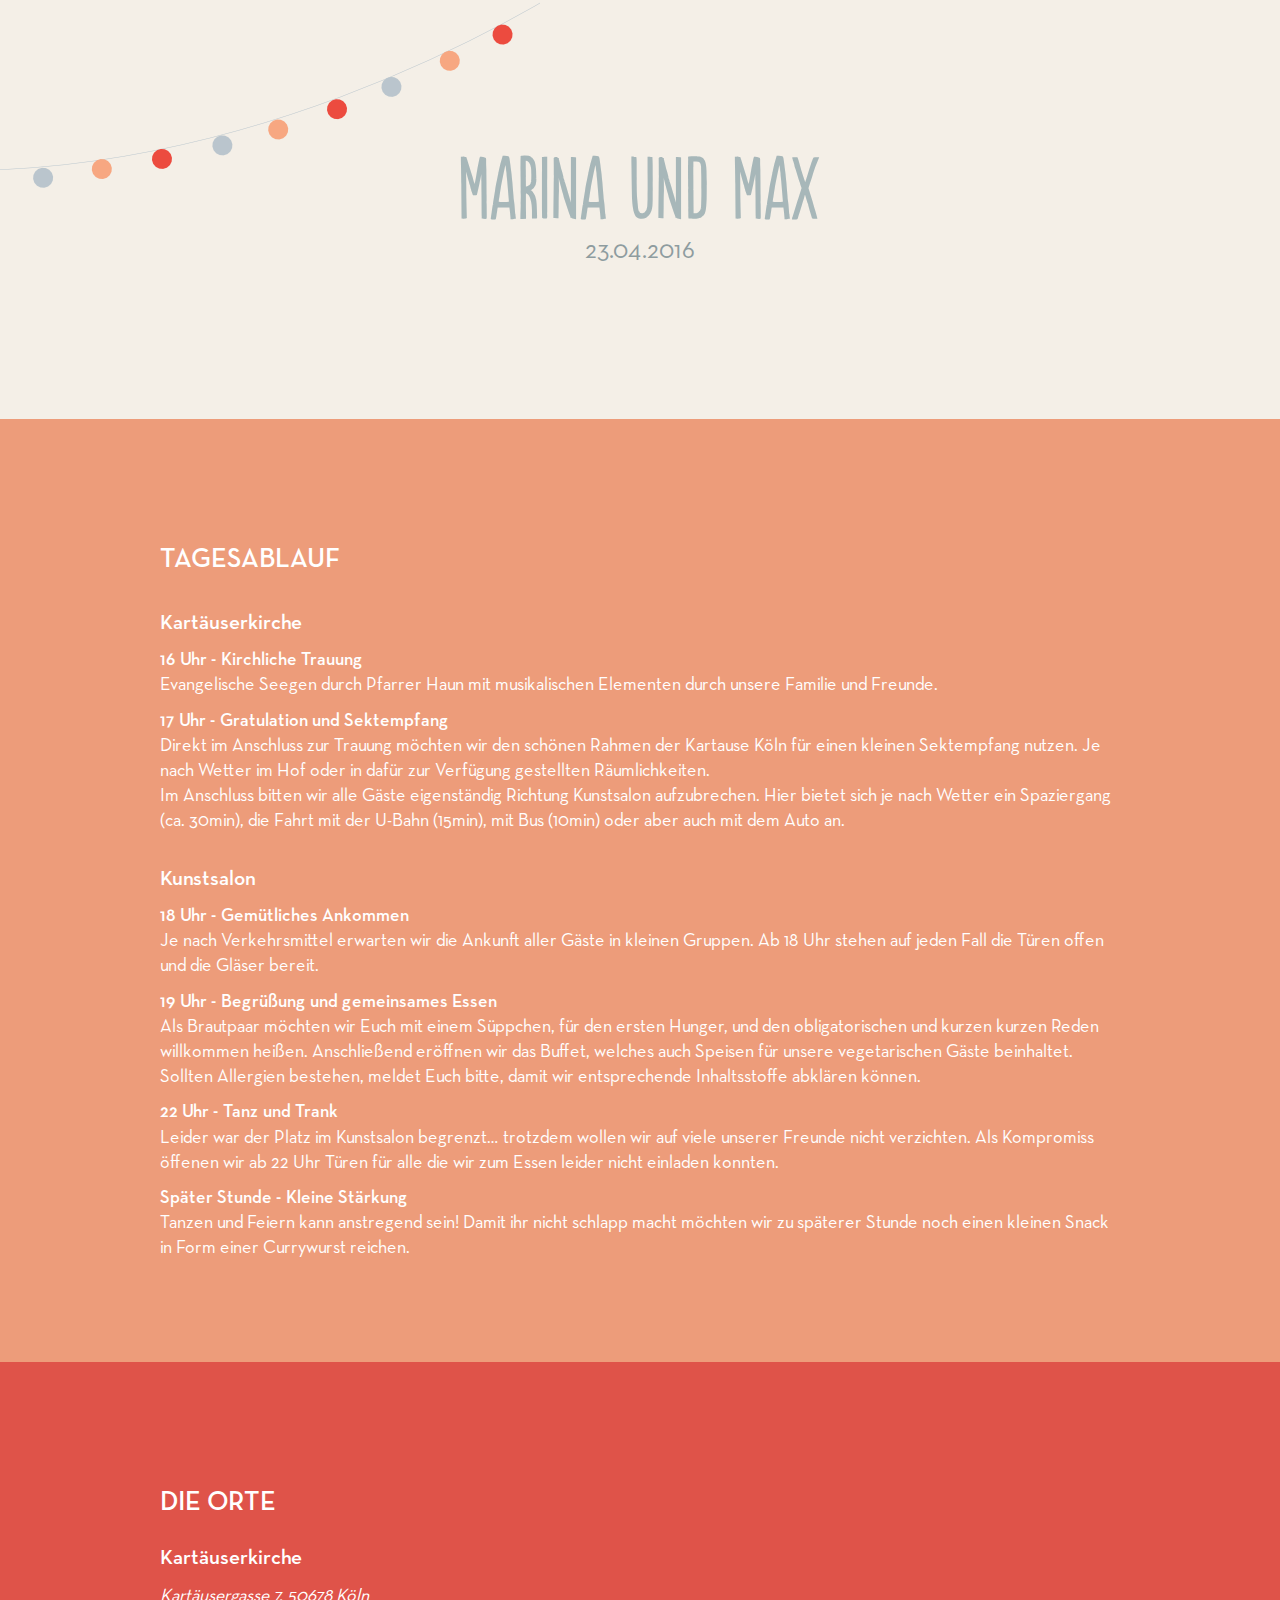
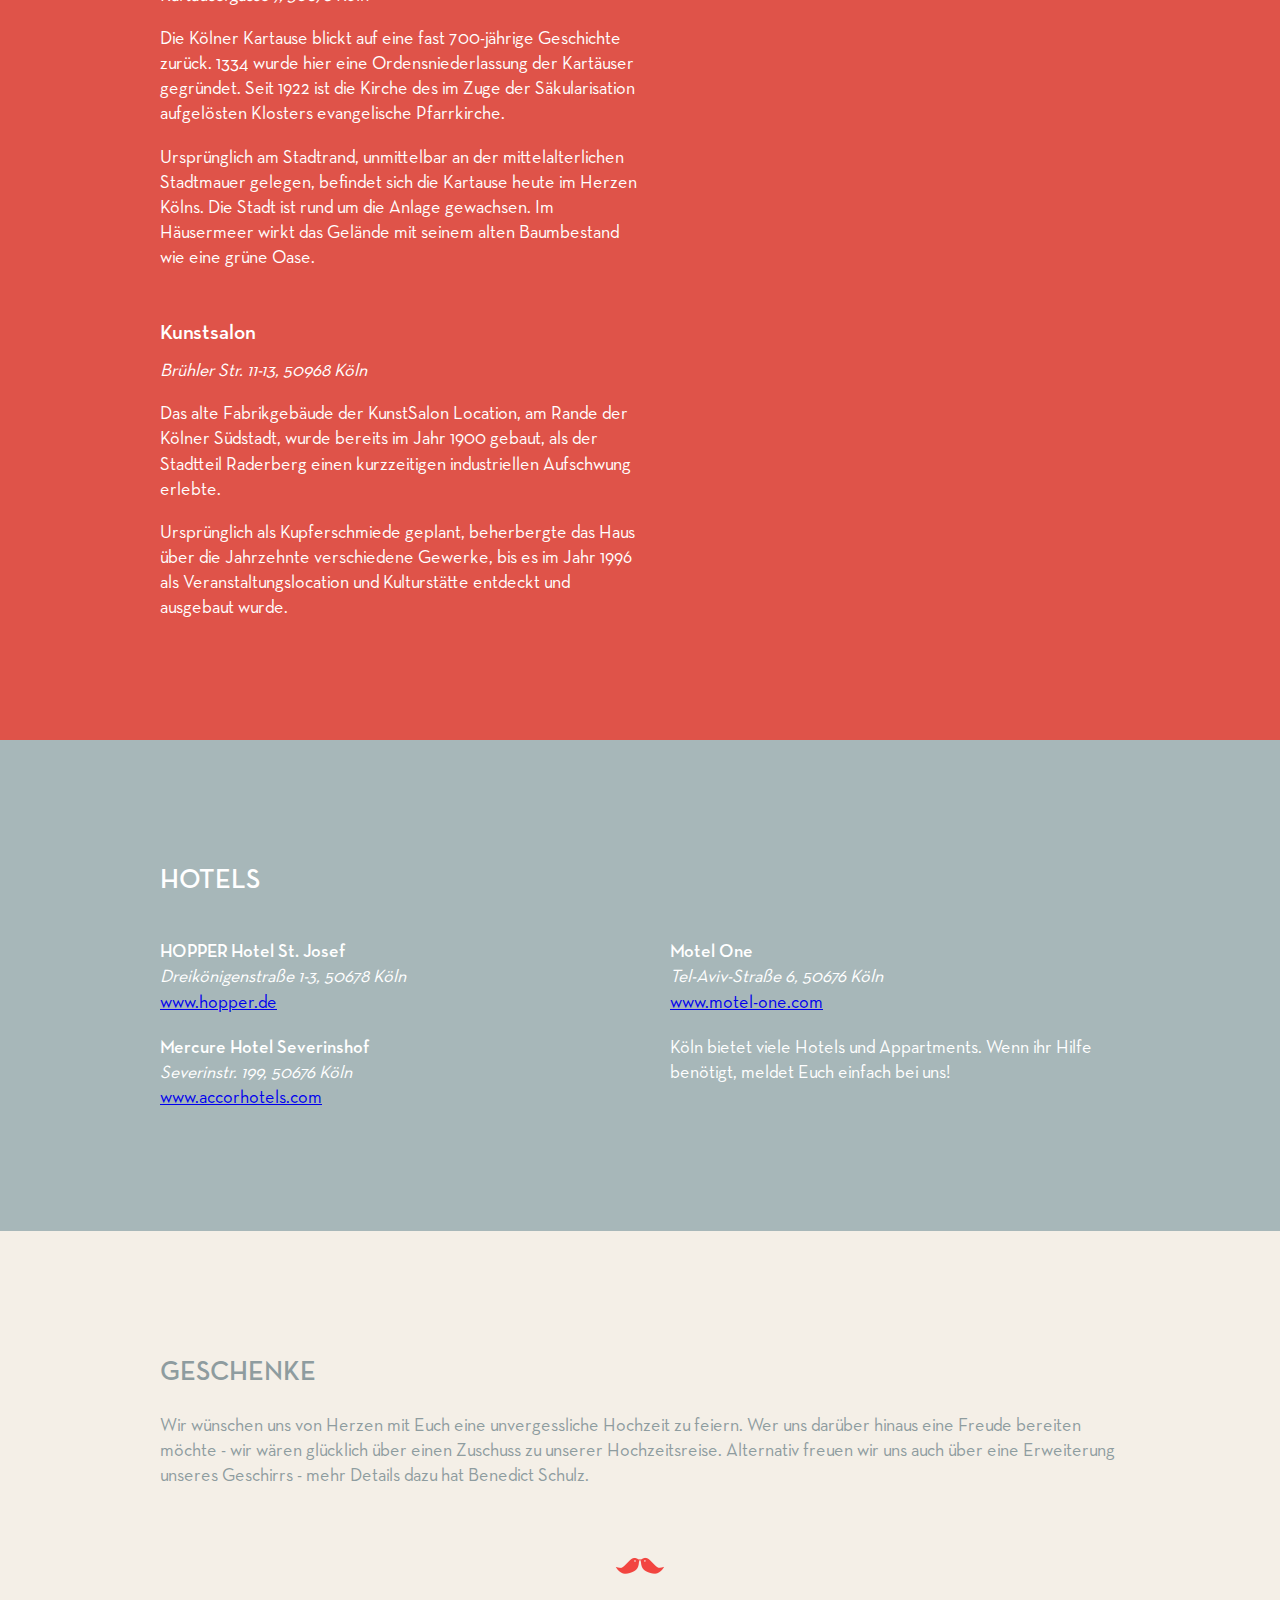
==== commit 195f5d7c: "Remove placeholder text" ====
--- a/index.html
+++ b/index.html
@@ -25,18 +25,6 @@
       <div class="content">
         <h1>Marina und Max</h1>
         <div class="wedding-date">23.04.2016</div>
-
-        <p>
-          Lorem ipsum dolor sit amet, consectetur adipisicing elit. Enim ullam, ea sint, ratione
-          sit quo quisquam quaerat dolor culpa eum, animi esse asperiores dicta, necessitatibus
-          aperiam ipsam fuga vitae repellendus sit quo quisquam quaerat dolor culpa eum, animi
-          esse asperiores dicta, necessitatibus aperiam ipsam fuga vitae repellendus.
-        </p>
-        <p>
-          Ipsum lorem dolor sit amet, elit. Enim ullam, ea sint, ratione
-          sit quo quisquam quaerat dolor culpa eum, animi esse asperiores dicta, necessitatibus
-          aperiam ipsam fuga vitae repellendus.
-        </p>
       </div>
     </section>
 
--- a/stylesheets/application.css
+++ b/stylesheets/application.css
@@ -52,7 +52,7 @@
 
 section {
   padding: 4rem 2rem; }
-  @media only screen and (min-width: 481px) {
+  @media only screen and (min-width: 641px) {
     section {
       padding: 10rem 3rem; } }
   section.red {
@@ -83,7 +83,7 @@
   margin: 0 auto;
   max-width: 960px; }
 
-@media only screen and (min-width: 481px) {
+@media only screen and (min-width: 641px) {
   .columns {
     display: flex; } }
 
@@ -92,7 +92,7 @@
 
 .right {
   flex-basis: 50%; }
-  @media only screen and (min-width: 481px) {
+  @media only screen and (min-width: 641px) {
     .right {
       padding-left: 3rem; } }
 
@@ -104,10 +104,10 @@
 .welcome {
   text-align: center;
   background: url("../images/kugeln-links.png") no-repeat; }
-  @media only screen and (max-width: 480px) {
+  @media only screen and (max-width: 640px) {
     .welcome {
       background: url("../images/kugeln-mitte.png") no-repeat; } }
-  @media only screen and (min-width: 481px) {
+  @media only screen and (min-width: 641px) {
     .welcome {
       background: url("../images/kugeln-links.png") no-repeat; } }
 
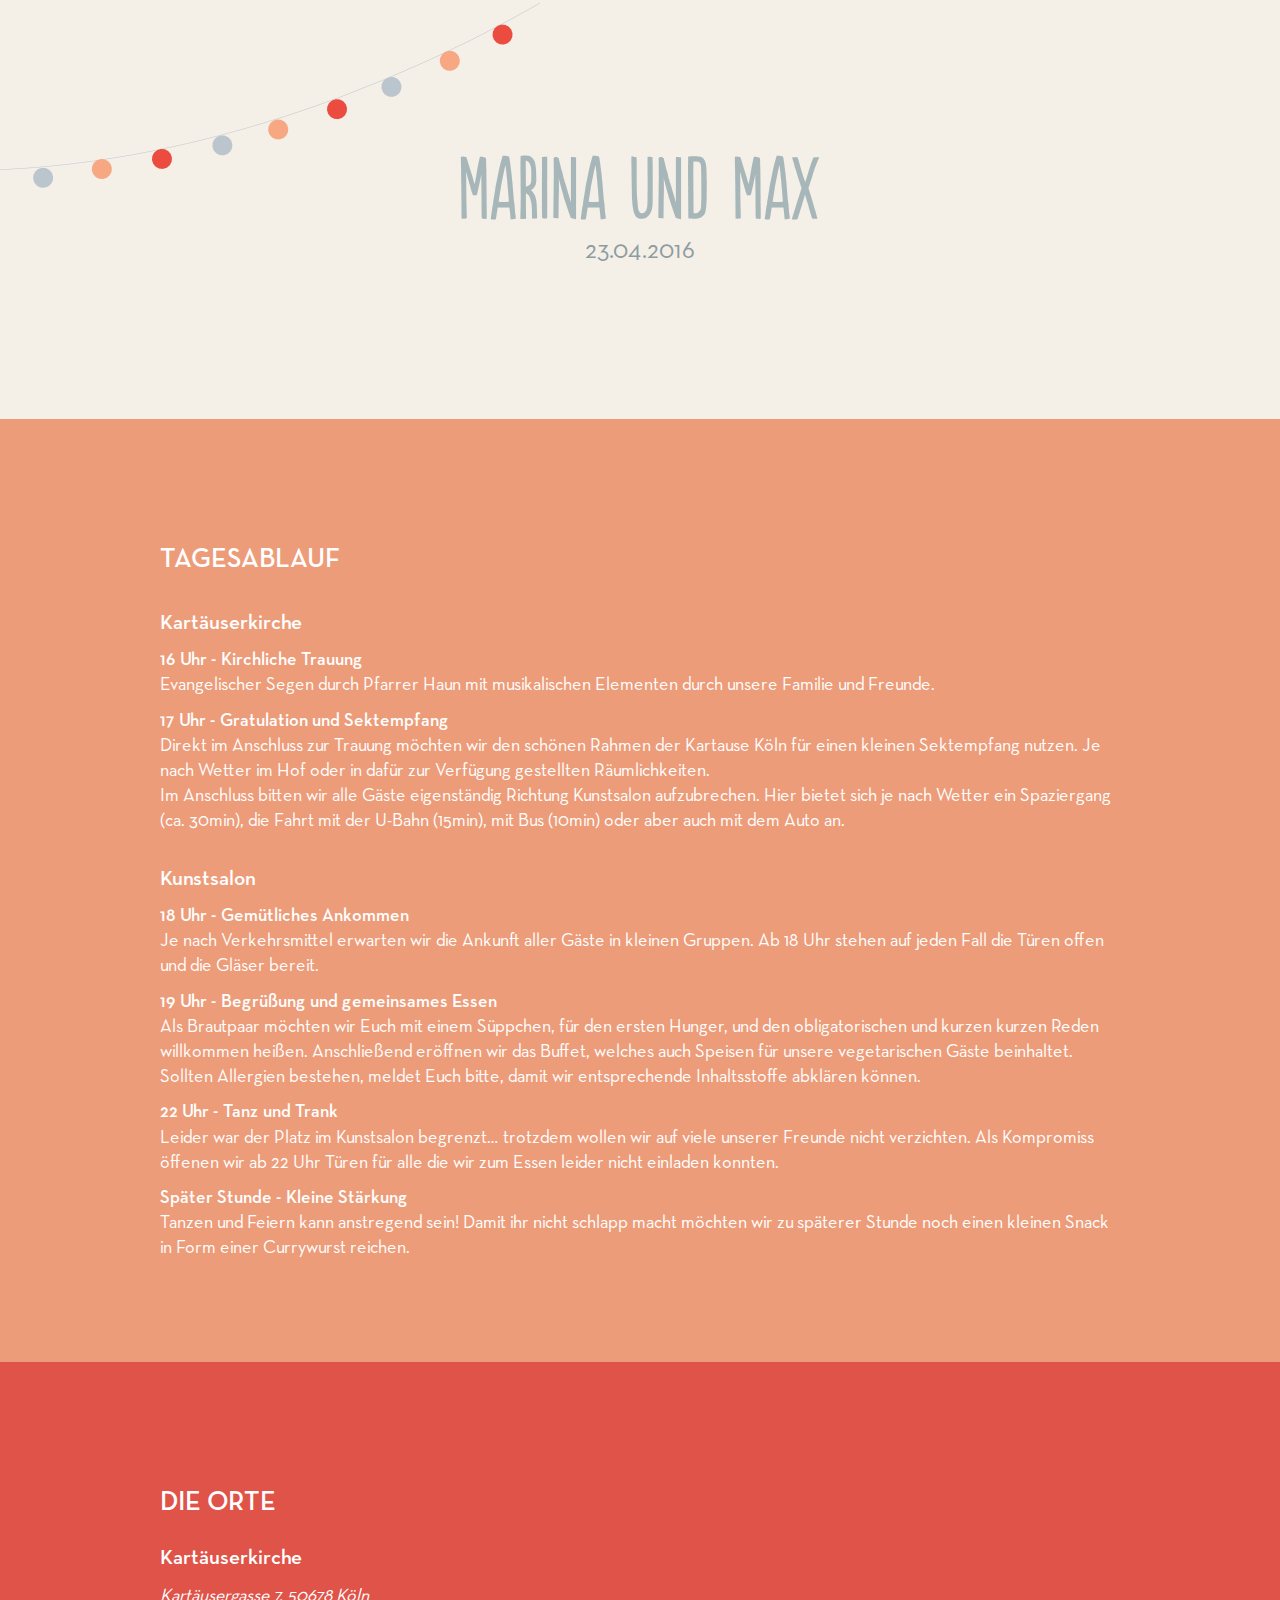
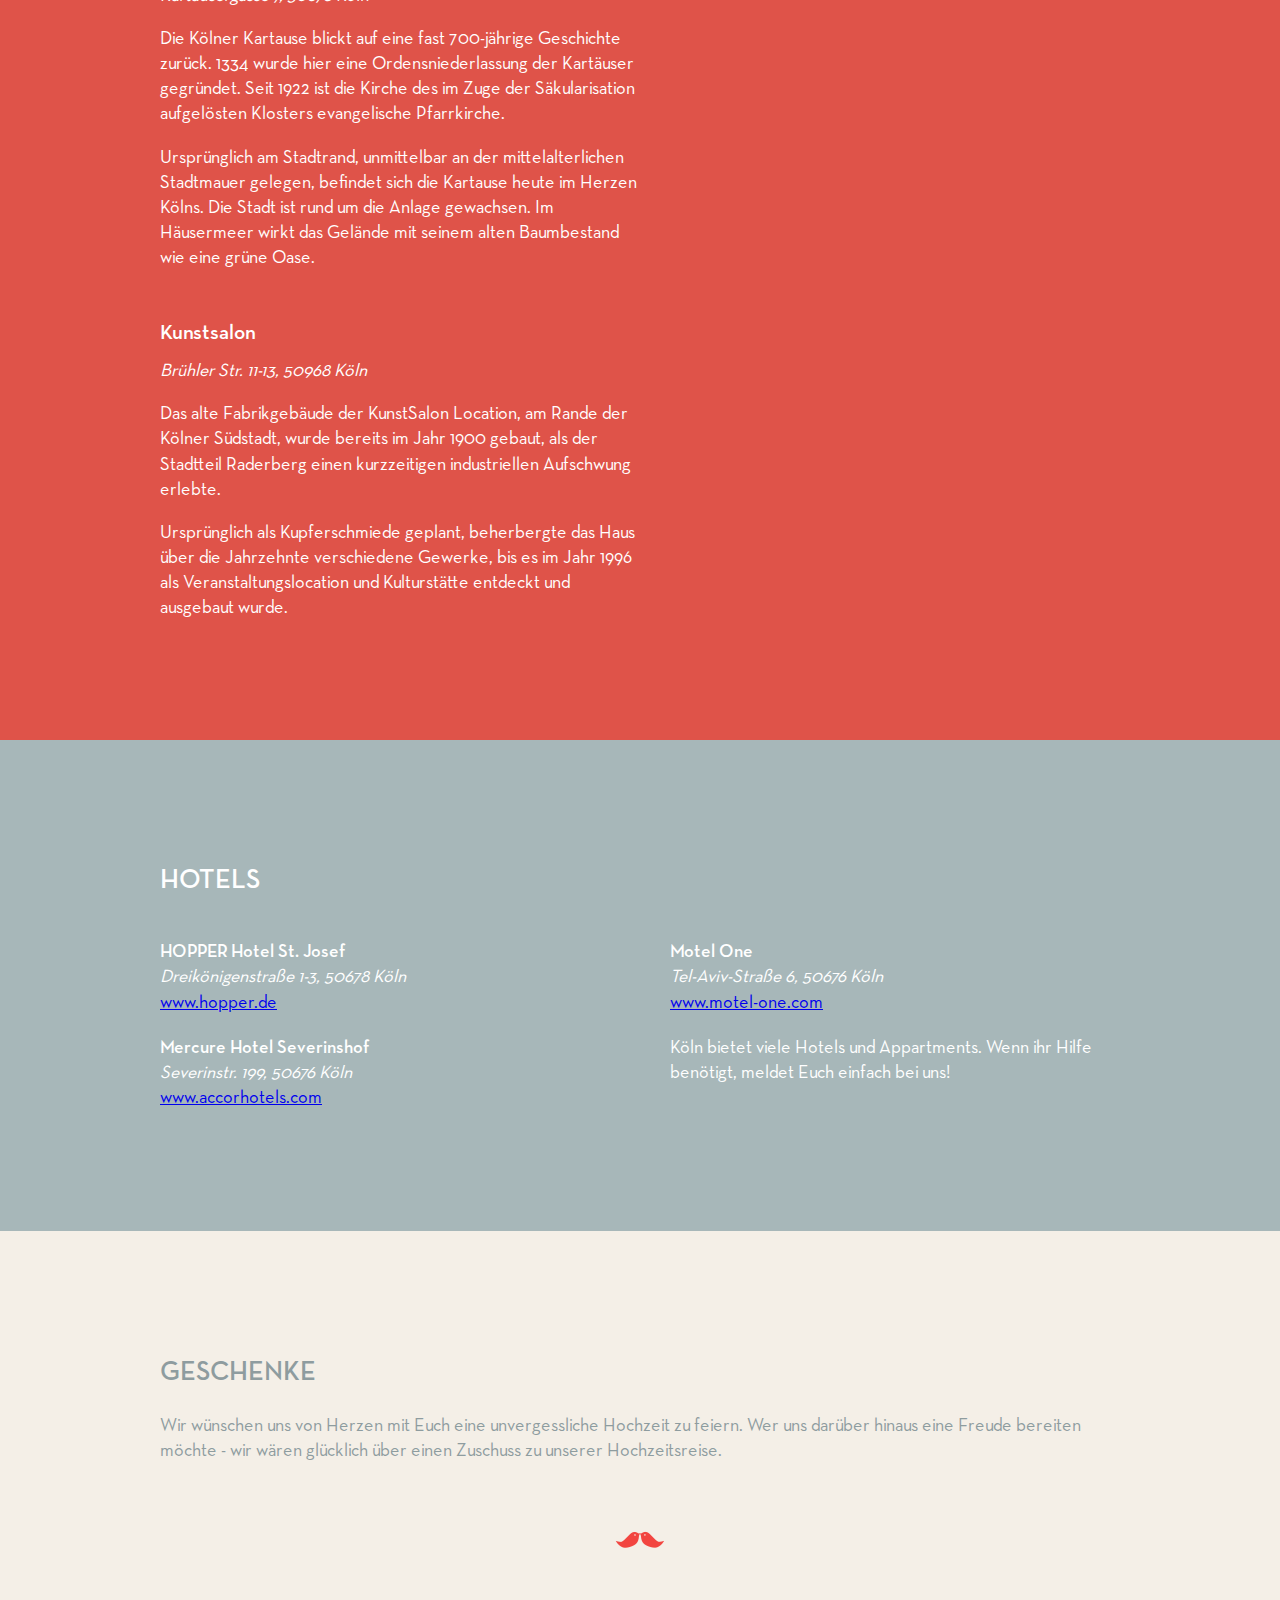
==== commit 70fdbedb: "Fix typo and remove part about tableware" ====
--- a/index.html
+++ b/index.html
@@ -35,7 +35,7 @@
         <dl>
           <dt>16 Uhr - Kirchliche Trauung</dt>
           <dd>
-            Evangelische Seegen durch Pfarrer Haun mit musikalischen Elementen durch unsere Familie und Freunde.
+            Evangelischer Segen durch Pfarrer Haun mit musikalischen Elementen durch unsere Familie und Freunde.
           </dd>
           <dt>17 Uhr - Gratulation und Sektempfang</dt>
           <dd>
@@ -161,8 +161,7 @@
         <p>
           Wir wünschen uns von Herzen mit Euch eine unvergessliche Hochzeit zu feiern. Wer uns
           darüber hinaus eine Freude bereiten möchte - wir wären glücklich über einen Zuschuss
-          zu unserer Hochzeitsreise. Alternativ freuen wir uns auch über eine Erweiterung unseres
-          Geschirrs - mehr Details dazu hat Benedict Schulz.
+          zu unserer Hochzeitsreise.
         </p>
         <div class="text-center">
           <img src="images/voegel.png" alt="Vögel" class="divider">
